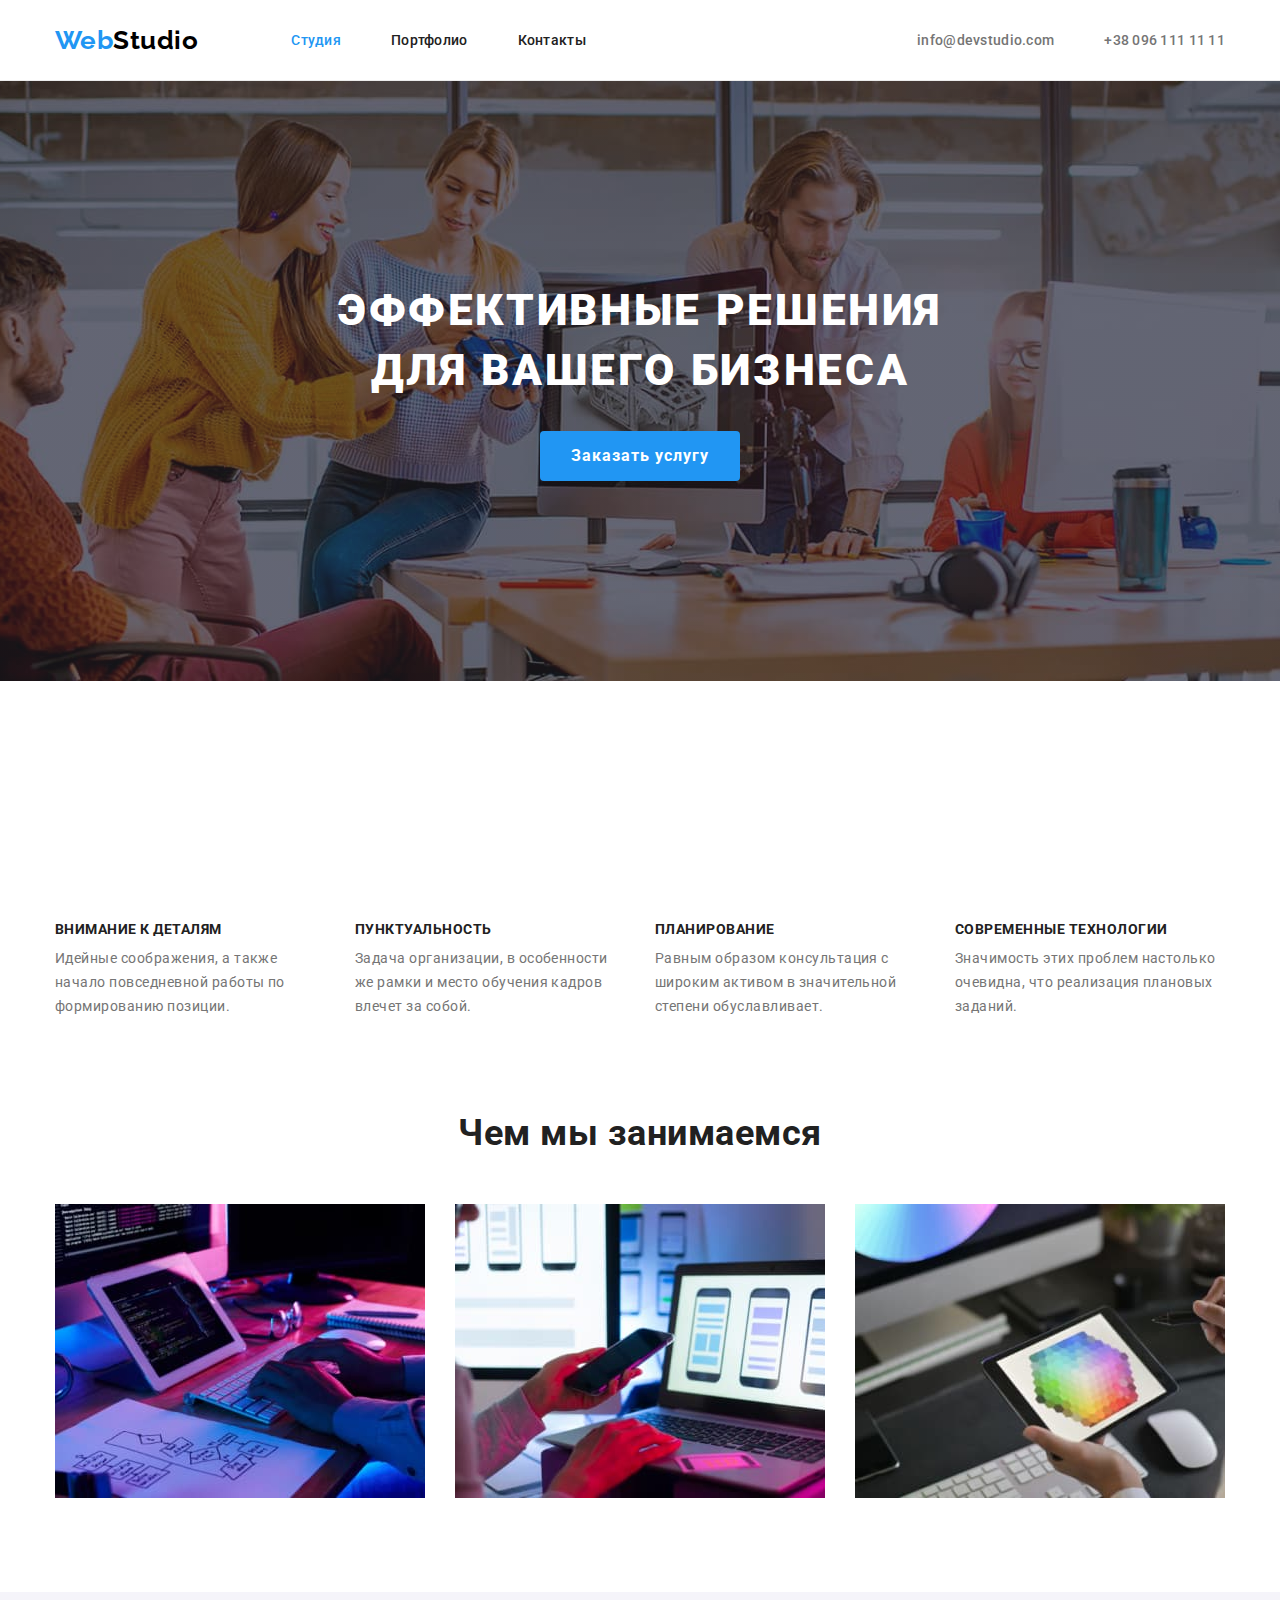
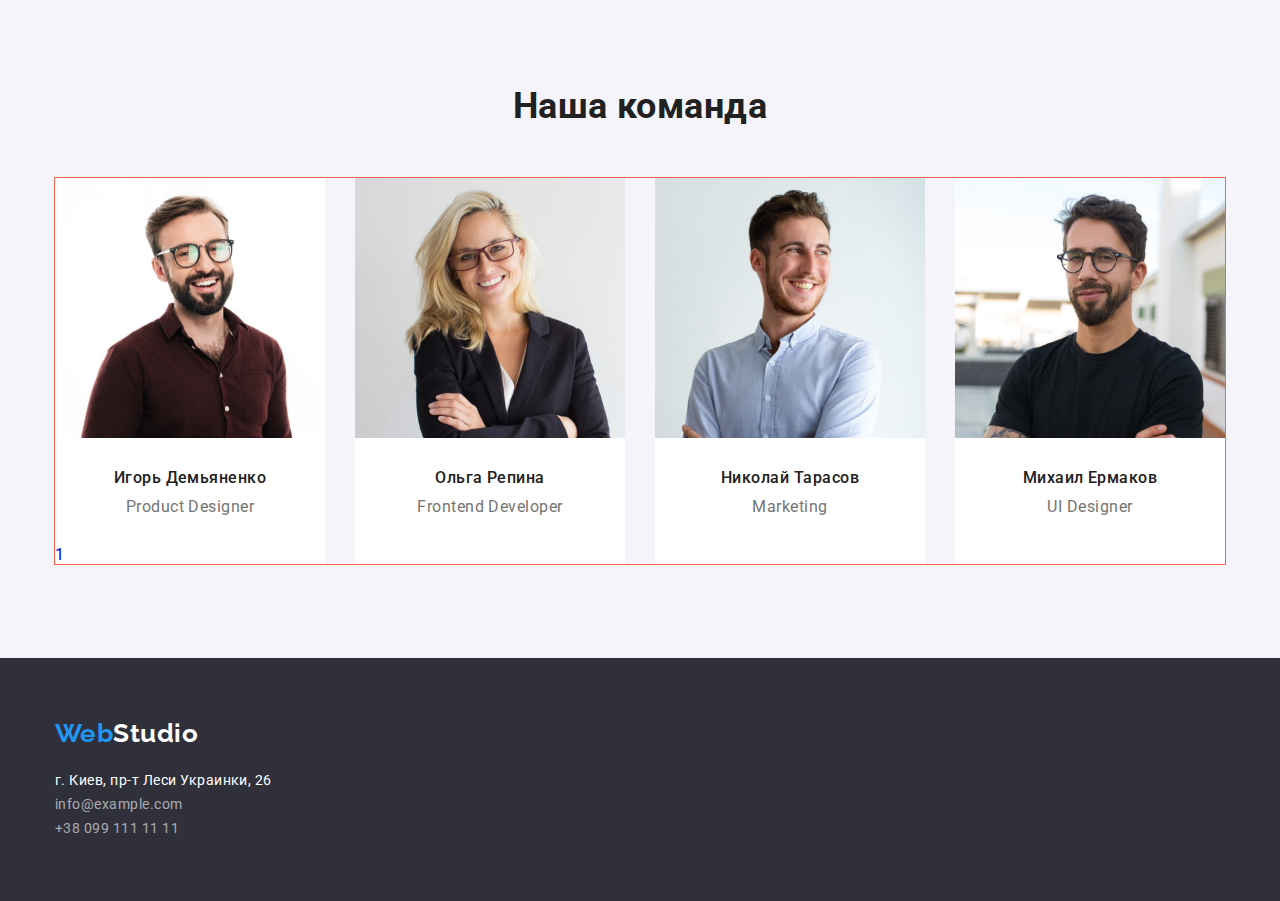
==== index.html @ e6cb0767 "svg for 2section" ====
<!DOCTYPE html>
<html lang="ru">
  <head>
    <meta charset="UTF-8" />
    <meta http-equiv="X-UA-Compatible" content="IE=edge" />
    <meta name="viewport" content="width=device-width, initial-scale=1.0" />
    <meta
      name="description"
      content="Веб студия Разработка сайтов под ключ Digital агенство Сайты для бизнеса"
    />
    <meta name="keywords" content="продвижение, реклама, дизайн" />
    <title>WebStudio</title>

    <link rel="preconnect" href="https://fonts.gstatic.com" />
    <link
      href="https://fonts.googleapis.com/css2?family=Raleway:wght@700&family=Roboto:wght@400;500;700;900&display=swap"
      rel="stylesheet"
    />

    <link
      rel="stylesheet"
      href="https://cdnjs.cloudflare.com/ajax/libs/modern-normalize/1.0.0/modern-normalize.min.css"
    />

    <link rel="stylesheet" href="./css/styles.css" />
  </head>

  <body>
    <header class="hat">
      <div class="container">
        <a href="index.html" class="logo" lang="en" title="WebStudio">
          <span class="accent">Web</span>Studio</a
        >

        <nav class="menu">
          <ul class="menu-list">
            <li class="menu-item">
              <a href="#" class="menu-link current">Студия</a>
            </li>

            <li class="menu-item">
              <a href="portfolio.html" class="menu-link">Портфолио</a>
            </li>

            <li class="menu-item">
              <a href="#" class="menu-link">Контакты</a>
            </li>
          </ul>
        </nav>

        <div class="top-contacts">
          <ul class="top-contacts-list">
            <li class="top-contacts-item">
              <a href="mailto:info@devstudio.com" class="top-contacts-link mail"
                >info@devstudio.com
              </a>
            </li>

            <li class="top-contacts-item">
              <a href="tel:+380961111111" class="top-contacts-link phone"
                >+38 096 111 11 11
              </a>
            </li>
          </ul>
        </div>
      </div>
    </header>

    <main>
      <section class="hero overlay">
        <div class="container">
          <h1 class="hero-title">Эффективные решения для вашего бизнеса</h1>
          <button class="hero-button" type="button">Заказать услугу</button>
        </div>
      </section>

      <section class="features">
        <div class="container">
          <h2 class="hidden-title">Преимущества WebStudio</h2>

          <ul class="features-list">
            <li class="features-item icon-attention">
              <h3 class="features-subtitle">Внимание к деталям</h3>
              <p class="features-text">
                Идейные соображения, а также начало повседневной работы по
                формированию позиции.
              </p>
            </li>

            <li class="features-item icon-punctuality">
              <h3 class="features-subtitle">Пунктуальность</h3>
              <p class="features-text">
                Задача организации, в особенности же рамки и место обучения
                кадров влечет за собой.
              </p>
            </li>

            <li class="features-item icon-planning">
              <h3 class="features-subtitle">Планирование</h3>
              <p class="features-text">
                Равным образом консультация с широким активом в значительной
                степени обуславливает.
              </p>
            </li>

            <li class="features-item icon-technologies">
              <h3 class="features-subtitle">Современные технологии</h3>
              <p class="features-text">
                Значимость этих проблем настолько очевидна, что реализация
                плановых заданий.
              </p>
            </li>
          </ul>
        </div>
      </section>

      <section class="doing">
        <div class="container">
          <h2 class="doing-subtitle">Чем мы занимаемся</h2>
          <ul class="doing-list">
            <li class="doing-item">
              <img
                class="img"
                src="./images/box1.jpg"
                alt="box1"
                width="370"
                height="294"
              />
            </li>

            <li class="doing-item">
              <img
                class="img"
                src="./images/box2.jpg"
                alt="box2"
                width="370"
                height="294"
              />
            </li>

            <li class="doing-item">
              <img
                class="img"
                src="./images/box3.jpg"
                alt="box3"
                width="370"
                height="294"
              />
            </li>
          </ul>
        </div>
      </section>

      <section class="team">
        <div class="container">
          <h2 class="team-subtitle">Наша команда</h2>

          <ul class="team-list">
            <li class="team-item">
              <img
                src="./images/img1.jpg"
                alt="Участник нашей команды WebStudio"
                width="270"
                height="260"
                class="img"
              />

              <div class="team-field">
                <h3 class="team-field-subtitle">Игорь Демьяненко</h3>
                <p class="team-field-text" lang="en">Product Designer</p>
              </div>
              <div class="social-links">
                <ul>
                  <li>
                    <a href="http://" target="_blank" rel="noopener noreferrer">
                      1</a
                    >
                  </li>
                  <li></li>
                  <li></li>
                  <li></li>
                </ul>
              </div>
            </li>

            <li class="team-item">
              <img
                src="./images/img2.jpg"
                alt="Участник нашей команды WebStudio"
                width="270"
                height="260"
                class="img"
              />

              <div class="team-field">
                <h3 class="team-field-subtitle">Ольга Репина</h3>
                <p class="team-field-text" lang="en">Frontend Developer</p>
              </div>
            </li>

            <li class="team-item">
              <img
                src="./images/img3.jpg"
                alt="Участник нашей команды WebStudio"
                width="270"
                height="260"
                class="img"
              />

              <div class="team-field">
                <h3 class="team-field-subtitle">Николай Тарасов</h3>
                <p class="team-field-text" lang="en">Marketing</p>
              </div>
            </li>

            <li class="team-item">
              <img
                src="./images/img4.jpg"
                alt="Участник нашей команды WebStudio"
                width="270"
                height="260"
                class="img"
              />

              <div class="team-field">
                <h3 class="team-field-subtitle">Михаил Ермаков</h3>
                <p class="team-field-text" lang="en">UI Designer</p>
              </div>
            </li>
          </ul>
        </div>
      </section>
    </main>

    <footer class="coordinates">
      <div class="container">
        <a href="index.html" class="logo" lang="en"
          ><span class="accent">Web</span>Studio
        </a>

        <address class="address">
          <ul class="address-list">
            <li>
              <a href="#" class="address-item place"
                >г. Киев, пр-т Леси Украинки, 26
              </a>
            </li>

            <li>
              <a href="#" class="address-item mail">info@example.com </a>
            </li>

            <li>
              <a href="#" class="address-item phone">+38 099 111 11 11 </a>
            </li>
          </ul>
        </address>
      </div>
    </footer>
  </body>
</html>
---- css/styles.css ----
:root {
  --primary-text-color: #212121;
  --secondary-text-color: #757575;
  --primary-white-color: #ffffff;
  --accent-color: #2196f3;
  --second-color-logo-header: #000000;
  --address-link-mail-phone-color: #ffffff99;
  --bgc-doing-section: #e5e5e5;
  --bgc-section: #f5f4fa;
  --background-color-hero-footer: #2f303a;
  --line-header-bottom: #ececec;
  --border-card: #eeeeee;
  --section-indent: 94px;
  --card-indent: 30px;
  --click-order: #188ce8;
}

/*! CANCELING DEFAULT STYLES */
h1,
h2,
h3,
p {
  margin: 0;
}

ul {
  list-style: none;
  padding: 0;
  margin: 0;
}

a {
  text-decoration: none;
}

/*! common properties for tags and class */

body {
  font-family: Roboto, sans-serif;
  font-style: normal;
  font-size: 16px;
  letter-spacing: 0.03em;

  color: var(--primary-text-color);
}

.container {
  width: 1200px;
  padding-top: 0;
  padding-bottom: 0;
  padding-left: 15px;
  padding-right: 15px;
  margin: 0 auto;
}

.filters-button {
  padding: 0;
  border: 0;

  background-color: transparent;
}

.hidden-title {
  width: 1px;
  height: 1px;
  margin: -1px;

  visibility: hidden;
  position: absolute;
}

.img {
  display: block;

  max-width: 100%;
  height: auto;
}

.hero-button,
.portfolio-button {
  cursor: pointer;
}

.address-list {
  font-style: normal;
}

/*? header */
.hat {
  background-color: var(--primary-white-color);
  border-bottom: 1px solid var(--line-header-bottom);
}

.hat .container {
  display: flex;

  align-items: center;
}

.logo {
  font-family: Raleway;
  font-weight: 700;
  font-size: 26px;
  line-height: 1.173;

  color: var(--second-color-logo-header);
}

.accent {
  color: var(--accent-color);
}

.menu-list {
  margin-left: 93px;
}

.hat .logo {
  padding-top: 24px;
  padding-bottom: 24px;
}

.menu-link {
  display: block;

  padding-top: 32px;
  padding-bottom: 32px;

  color: var(--primary-text-color);
}

.menu-list .menu-item + .menu-item {
  margin-left: 50px;
}

.top-contacts-list .top-contacts-item + .top-contacts-item {
  margin-left: 50px;
}

.menu-list,
.top-contacts-list {
  display: flex;

  font-weight: 500;
  font-size: 14px;
  line-height: 1.142;
  letter-spacing: 0.02em;
}

.top-contacts {
  margin-left: auto;
}

.top-contacts-link {
  display: flex;

  padding-top: 32px;
  padding-bottom: 32px;

  color: var(--secondary-text-color);
}

.menu-list .menu-item :hover,
.menu-list .menu-item :focus,
.top-contacts-list .top-contacts-item :hover,
.top-contacts-list .top-contacts-item :focus {
  color: var(--accent-color);
}

.current {
  color: var(--accent-color);
}

/*? main */

.hero {
  display: block;

  padding: 200px 0;

  text-align: center;

  background-color: var(--background-color-hero-footer);
  color: var(--primary-white-color);
}

.overlay {
  max-width: 1600px;
  min-height: 600px;
  margin-left: auto;
  margin-right: auto;
  background-image: linear-gradient(
      to right,
      rgba(47, 48, 58, 0.4),
      rgba(47, 48, 58, 0.4)
    ),
    url(../images/banner.jpg);
  background-size: cover;
  background-position: center;
  background-repeat: no-repeat;
  background-attachment: scroll;
}

.hero-title {
  width: 696px;
  margin-left: auto;
  margin-right: auto;
  margin-bottom: 30px;

  font-weight: 900;
  font-size: 44px;
  line-height: 1.363;
  letter-spacing: 0.06em;
  text-align: center;
}

.hero-button {
  display: block;

  margin: auto;
  min-width: 200px;
  height: 50px;

  font-weight: 700;
  line-height: 1.875;
  letter-spacing: 0.06em;

  background-color: var(--accent-color);
  color: var(--primary-white-color);

  border: 1px solid transparent;
  border-radius: 4px;
}

.hero-button:hover {
  background-color: var(--click-order);
}

.hero-title,
.features-subtitle {
  text-transform: uppercase;
}

.features {
  padding-top: 90px;
  padding-bottom: var(--section-indent);

  background-color: var(--primary-white-color);
}

.features-list {
  display: flex;
}

.features-item {
  width: 270px;
}

.features-item::before {
  content: '';
  display: block;

  height: 120px;

  margin-bottom: 30px;
  background-size: contain;
  background-repeat: no-repeat;
  background-position: center;
}

.icon-attention::before {
  background-image: url(../images/group1.svg);
}

.icon-attention::before {
  background-image: url(../images/group1.svg);
}

.icon-punctuality::before {
  background-image: url(../images/group2.svg);
}

.icon-planning::before {
  background-image: url(../images/group3.svg);
}

.icon-technologies::before {
  background-image: url(../images/group4.svg);
}

.features-subtitle {
  margin-bottom: 10px;

  font-weight: 700;
  font-size: 14px;
  line-height: 1.142;
}

.features-text {
  font-size: 14px;
  line-height: 1.714;

  color: var(--secondary-text-color);
}

.features-item:not(:last-child) {
  margin-right: 30px;
}

.doing {
  padding-bottom: var(--section-indent);

  background-color: var(--primary-white-color);
}

.doing-subtitle {
  margin-bottom: 50px;

  font-weight: 700;
  font-size: 36px;

  text-align: center;
}

.doing-list {
  display: flex;
}

.doing-item:not(:last-child) {
  margin-right: 30px;
}

.team {
  padding-top: var(--section-indent);
  padding-bottom: var(--section-indent);

  background-color: var(--bgc-section);
}

.team-subtitle {
  margin-bottom: 50px;

  font-weight: 700;
  font-size: 36px;

  text-align: center;
}

.team-list {
  display: flex;
  outline: 1px solid tomato;
}

.team-item {
  background-color: var(--primary-white-color);
}

.team-field {
  padding: 30px;

  text-align: center;
}

.team-field-subtitle {
  margin-bottom: 10px;

  font-weight: 500;
  font-size: 16px;
  line-height: 1.187;
}

.team-field-text {
  font-size: 16px;
  line-height: 1.187;

  color: var(--secondary-text-color);

  text-align: center;
}

.team-list .team-item + .team-item {
  margin-left: 30px;
}

/*? footer */
.coordinates {
  padding: 60px 0;

  background-color: var(--background-color-hero-footer);
}

.coordinates .logo {
  display: block;

  margin-bottom: 20px;

  color: var(--primary-white-color);
}

.coordinates .accent {
  color: var(--accent-color);
}

.address-list {
  /* margin-bottom: 60px; */

  font-size: 14px;
  line-height: 1.714;
}

.coordinates .place {
  margin-bottom: 9px;

  color: var(--primary-white-color);
}

.coordinates .mail {
  margin-bottom: 9px;

  color: var(--address-link-mail-phone-color);
}

.coordinates .phone {
  color: var(--address-link-mail-phone-color);
}

.address-list :hover,
.address-list :focus {
  color: var(--accent-color);
}

/*? portfolio.html */

.portfolio {
  padding-top: var(--section-indent);
  padding-bottom: var(--section-indent);

  background-color: var(--primary-white-color);
}

.portfolio-list {
  display: flex;

  margin-bottom: 50px;

  justify-content: center;
}

.portfolio-item:not(:last-child) {
  margin-right: 8px;
}

.portfolio-button {
  padding: 6px 22px;

  font-weight: 500;
  font-size: 16px;
  line-height: 1.625;
  letter-spacing: 0.03em;

  background-color: var(--bgc-section);
  color: var(--primary-text-color);

  border: 1px solid transparent;
  border-radius: 4px;
}

.portfolio-list :hover,
.portfolio-list :focus {
  background-color: var(--accent-color);
  color: var(--primary-white-color);
}

.button-all {
  padding: 6px 22px;

  font-weight: 500;
  font-size: 16px;
  line-height: 1.625;
  letter-spacing: 0.03em;

  background-color: var(--accent-color);
  color: var(--primary-white-color);

  border: 1px solid transparent;
  border-radius: 4px;
}

.project-list {
  display: flex;

  margin-left: calc(-1 * var(--card-indent));
  margin-bottom: calc(-1 * var(--card-indent));

  flex-wrap: wrap;
  justify-content: center;
}

.project-item {
  display: flex;

  margin-left: var(--card-indent);
  margin-bottom: var(--card-indent);

  flex-basis: calc(100% / 3 - var(--card-indent));
}

.card {
  min-width: 370px;
}

.card-content {
  padding-top: 20px;
  padding-right: 24px;
  padding-bottom: 20px;
  padding-left: 24px;

  border-right: 1px solid var(--border-card);
  border-bottom: 1px solid var(--border-card);
  border-left: 1px solid var(--border-card);

  background-color: var(--primary-white-color);
}

.card-title {
  font-weight: 700;
  font-size: 18px;
  line-height: 2;
  letter-spacing: 0.06em;
}

.card-text {
  margin-top: 4px;

  font-size: 16px;
  line-height: 1.875;

  color: var(--secondary-text-color);
}
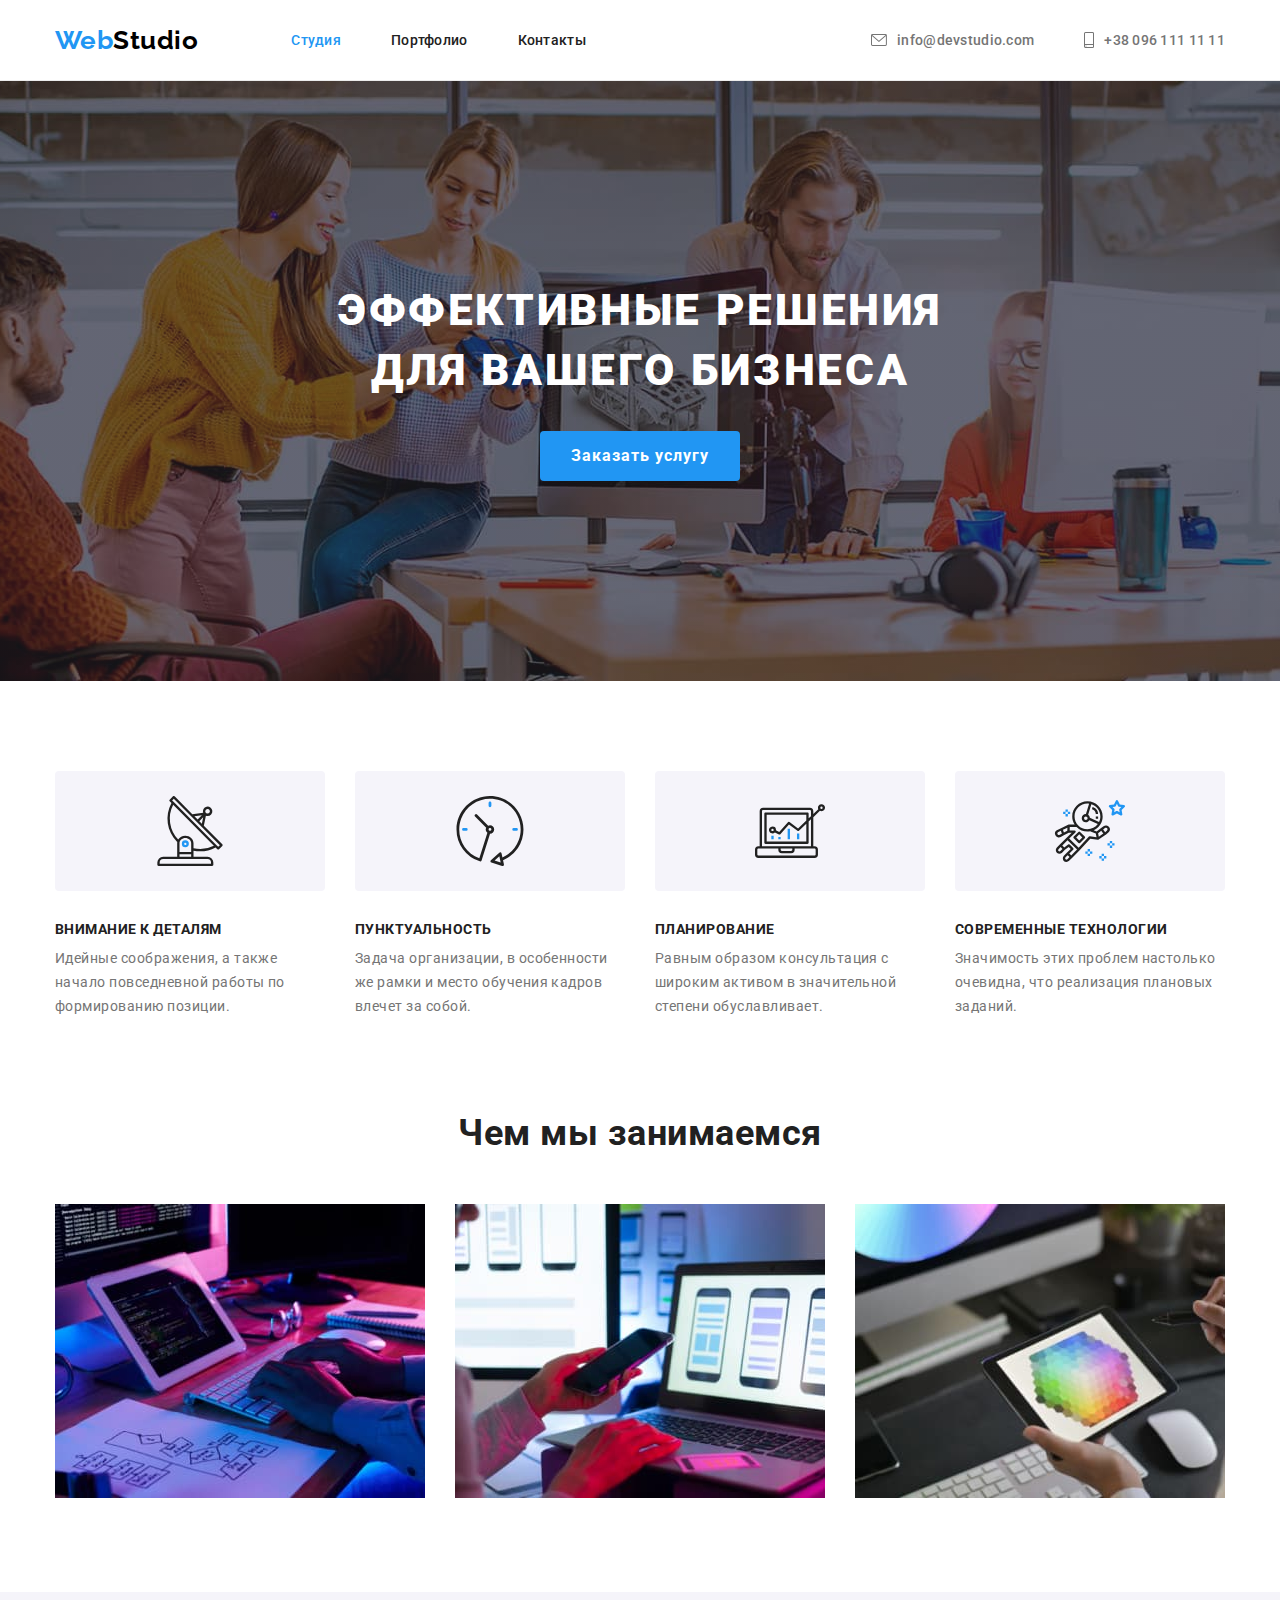
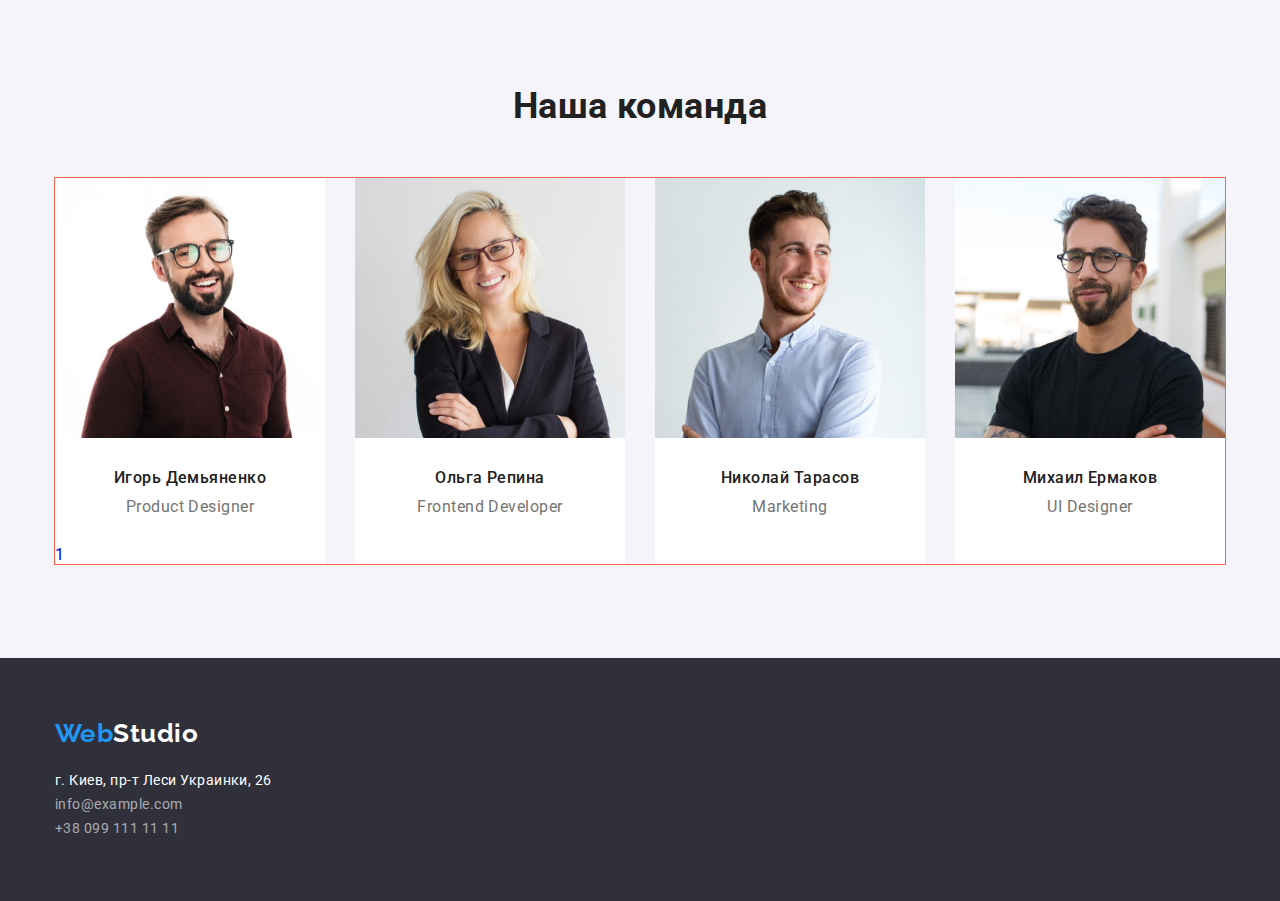
==== commit 2a427900: "fill icons  smartphone and envelope" ====
--- a/index.html
+++ b/index.html
@@ -50,15 +50,21 @@
 
         <div class="top-contacts">
           <ul class="top-contacts-list">
-            <li class="top-contacts-item">
-              <a href="mailto:info@devstudio.com" class="top-contacts-link mail"
-                >info@devstudio.com
+            <li class="top-contacts-item envelope">
+              <a href="mailto:info@devstudio.com" class="top-contacts-link">
+                <svg class="envelope-icon">
+                  <use href="./images/icons.svg#envelope"></use>
+                </svg>
+                info@devstudio.com
               </a>
             </li>
 
-            <li class="top-contacts-item">
-              <a href="tel:+380961111111" class="top-contacts-link phone"
-                >+38 096 111 11 11
+            <li class="top-contacts-item smartphone">
+              <a href="tel:+380961111111" class="top-contacts-link">
+                <svg class="smartphone-icon">
+                  <use href="./images/icons.svg#smartphone"></use>
+                </svg>
+                +38 096 111 11 11
               </a>
             </li>
           </ul>
--- a/css/styles.css
+++ b/css/styles.css
@@ -150,8 +150,27 @@
   margin-left: auto;
 }
 
+.envelope-icon {
+  fill: currentColor;
+  display: block;
+
+  width: 16px;
+  height: 12px;
+  margin-right: 10px;
+}
+
+.smartphone-icon {
+  fill: currentColor;
+  display: block;
+
+  width: 10px;
+  height: 16px;
+  margin-right: 10px;
+}
+
 .top-contacts-link {
   display: flex;
+  align-items: center;
 
   padding-top: 32px;
   padding-bottom: 32px;
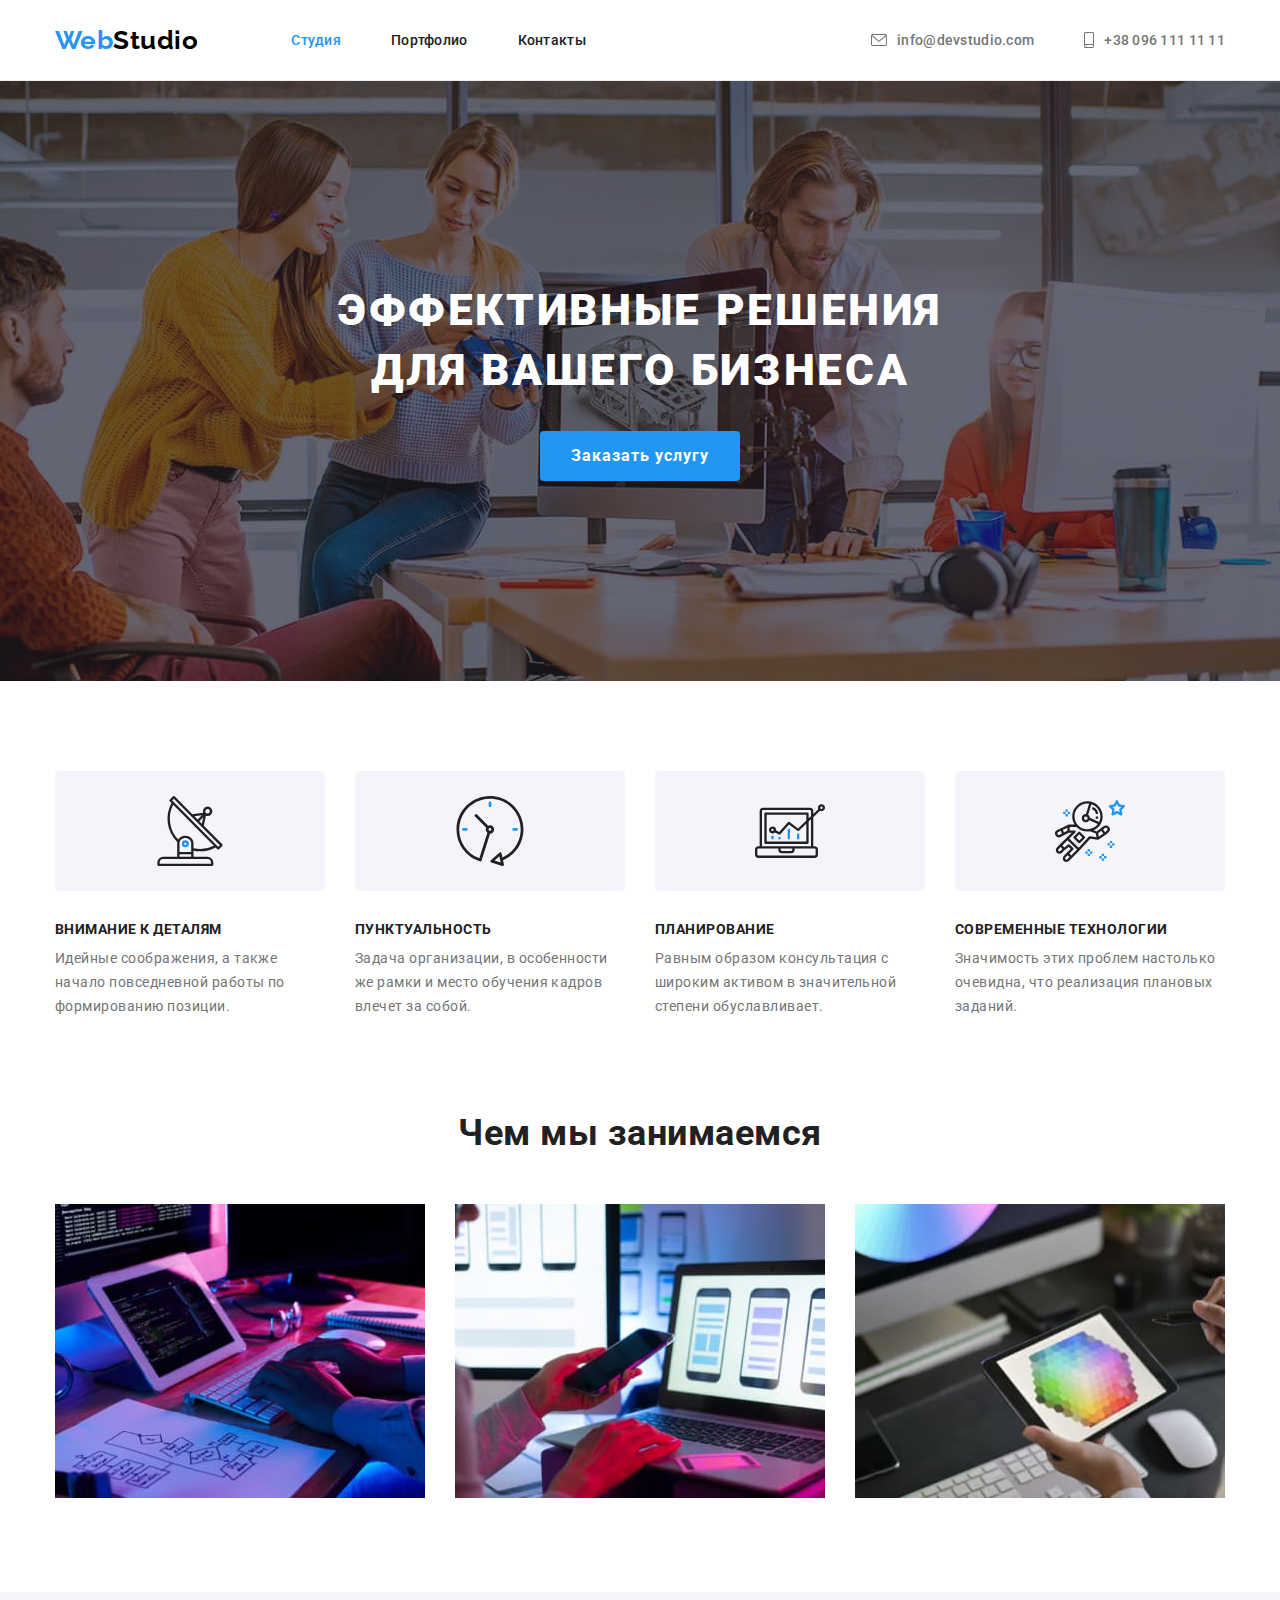
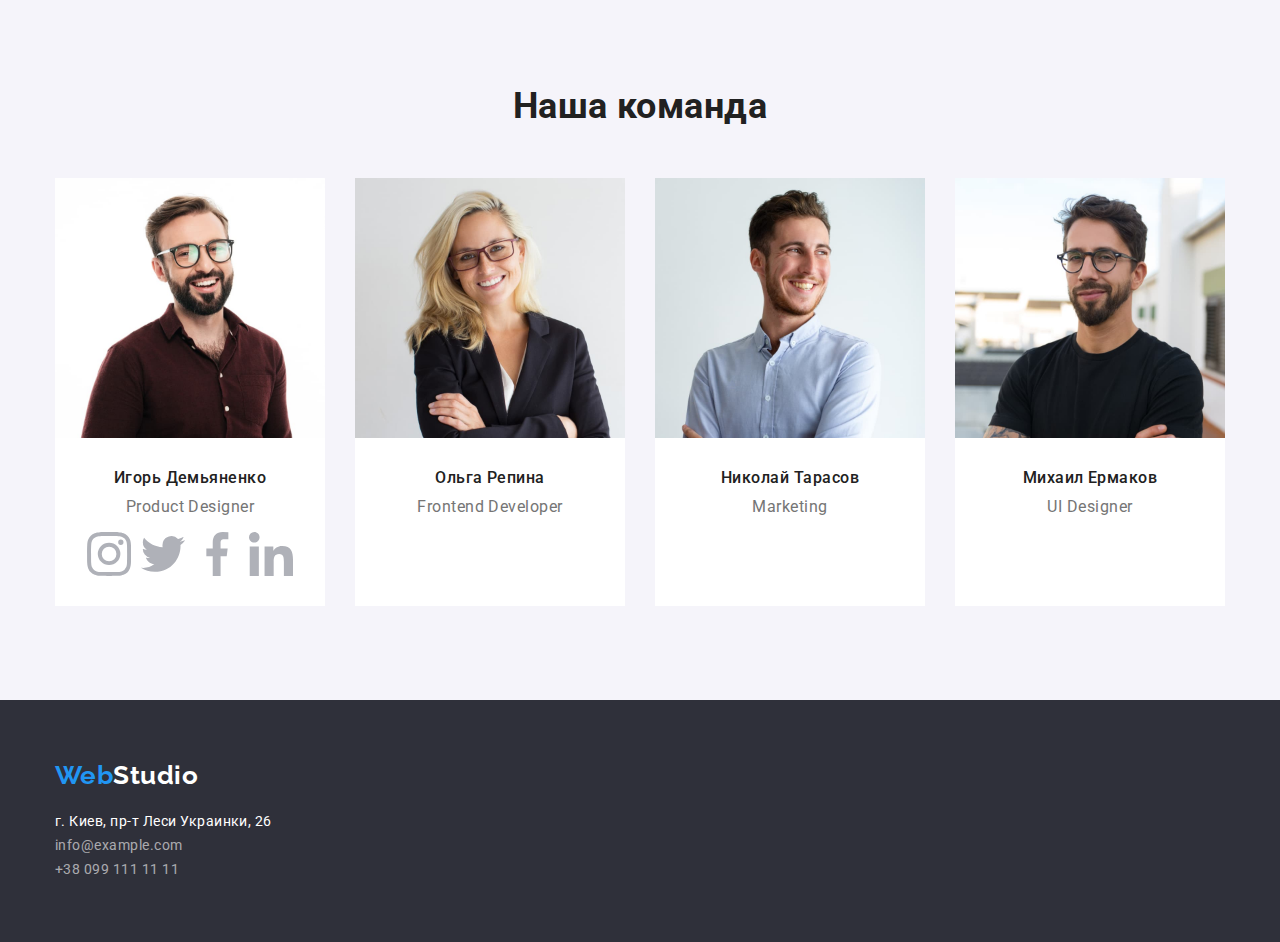
==== commit d207c56c: "index" ====
--- a/index.html
+++ b/index.html
@@ -175,18 +175,40 @@
                 <h3 class="team-field-subtitle">Игорь Демьяненко</h3>
                 <p class="team-field-text" lang="en">Product Designer</p>
               </div>
-              <div class="social-links">
-                <ul>
-                  <li>
-                    <a href="http://" target="_blank" rel="noopener noreferrer">
-                      1</a
-                    >
-                  </li>
-                  <li></li>
-                  <li></li>
-                  <li></li>
-                </ul>
-              </div>
+
+              <ul class="social-links-list">
+                <li class="social-link-item">
+                  <a href="#" class="social-link">
+                    <svg class="social-icon">
+                      <use href="./images/icons.svg#instagram"></use>
+                    </svg>
+                  </a>
+                </li>
+
+                <li class="social-link-item">
+                  <a href="#" class="social-link">
+                    <svg class="social-icon">
+                      <use href="./images/icons.svg#twitter"></use>
+                    </svg>
+                  </a>
+                </li>
+
+                <li class="social-link-item">
+                  <a href="#" class="social-link">
+                    <svg class="social-icon">
+                      <use href="./images/icons.svg#facebook"></use>
+                    </svg>
+                  </a>
+                </li>
+
+                <li class="social-link-item">
+                  <a href="#" class="social-link">
+                    <svg class="social-icon">
+                      <use href="./images/icons.svg#linkedin"></use>
+                    </svg>
+                  </a>
+                </li>
+              </ul>
             </li>
 
             <li class="team-item">
--- a/css/styles.css
+++ b/css/styles.css
@@ -13,6 +13,7 @@
   --section-indent: 94px;
   --card-indent: 30px;
   --click-order: #188ce8;
+  --color-icon: #afb1b8;
 }
 
 /*! CANCELING DEFAULT STYLES */
@@ -366,7 +367,6 @@
 
 .team-list {
   display: flex;
-  outline: 1px solid tomato;
 }
 
 .team-item {
@@ -374,7 +374,7 @@
 }
 
 .team-field {
-  padding: 30px;
+  padding: 30px 32px 8px 32px;
 
   text-align: center;
 }
@@ -555,3 +555,43 @@
 
   color: var(--secondary-text-color);
 }
+
+/* ! */
+
+.social-links-list {
+  display: flex;
+  /* margin-bottom: 0;
+  margin-top: 16px; */
+  padding: 8px 32px 30px 32px;
+  /* margin: 8px 32px 30px 32px; */
+
+  justify-content: space-between;
+}
+
+.social-link {
+  display: flex;
+  width: 44px;
+  height: 44px;
+  justify-content: center;
+  align-items: center;
+  border-radius: 50%;
+
+  fill: var(--primary-white-color);
+}
+
+.social-link:hover,
+.social-link:focus {
+  background-color: var(--accent-color);
+  /* fill: var(--primary-white-color); */
+  fill: var(--color-icon);
+}
+
+.social-icon:hover {
+  fill: var(--accent-color);
+  background: rgba(0, 0, 0, 0);
+}
+
+/* .social-icon {
+  width: 20px;
+  height: 20px;
+} */
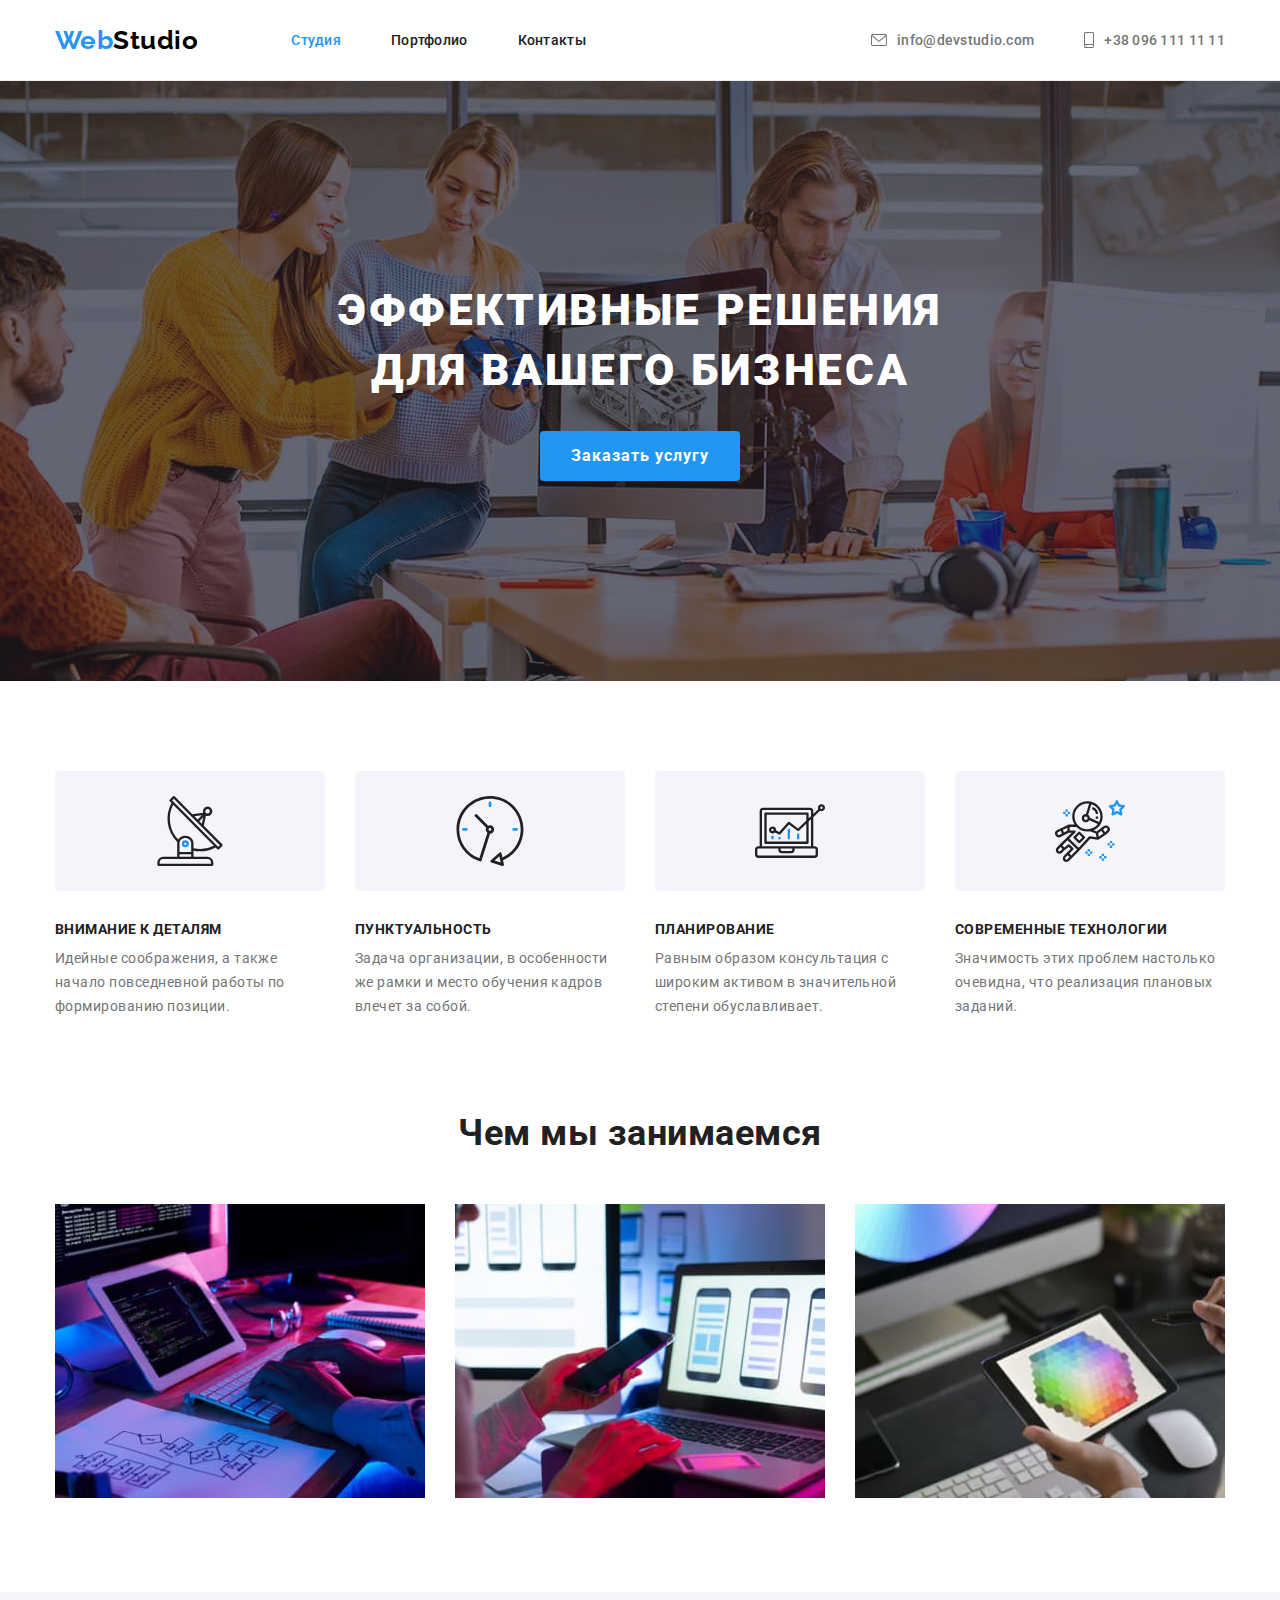
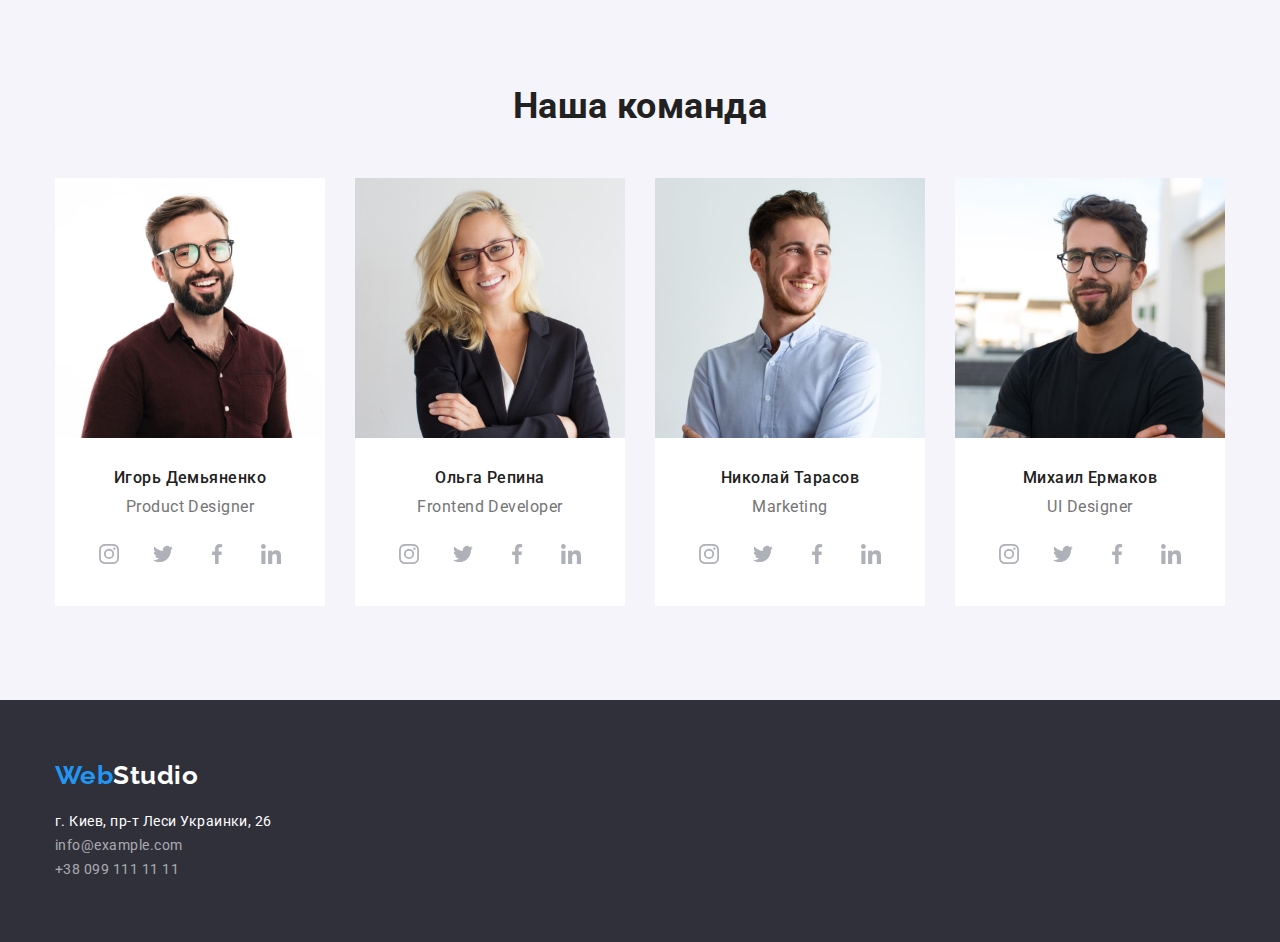
==== commit dc2cfba8: "Done social links" ====
--- a/index.html
+++ b/index.html
@@ -224,6 +224,40 @@
                 <h3 class="team-field-subtitle">Ольга Репина</h3>
                 <p class="team-field-text" lang="en">Frontend Developer</p>
               </div>
+
+              <ul class="social-links-list">
+                <li class="social-link-item">
+                  <a href="#" class="social-link">
+                    <svg class="social-icon">
+                      <use href="./images/icons.svg#instagram"></use>
+                    </svg>
+                  </a>
+                </li>
+
+                <li class="social-link-item">
+                  <a href="#" class="social-link">
+                    <svg class="social-icon">
+                      <use href="./images/icons.svg#twitter"></use>
+                    </svg>
+                  </a>
+                </li>
+
+                <li class="social-link-item">
+                  <a href="#" class="social-link">
+                    <svg class="social-icon">
+                      <use href="./images/icons.svg#facebook"></use>
+                    </svg>
+                  </a>
+                </li>
+
+                <li class="social-link-item">
+                  <a href="#" class="social-link">
+                    <svg class="social-icon">
+                      <use href="./images/icons.svg#linkedin"></use>
+                    </svg>
+                  </a>
+                </li>
+              </ul>
             </li>
 
             <li class="team-item">
@@ -239,6 +273,40 @@
                 <h3 class="team-field-subtitle">Николай Тарасов</h3>
                 <p class="team-field-text" lang="en">Marketing</p>
               </div>
+
+              <ul class="social-links-list">
+                <li class="social-link-item">
+                  <a href="#" class="social-link">
+                    <svg class="social-icon">
+                      <use href="./images/icons.svg#instagram"></use>
+                    </svg>
+                  </a>
+                </li>
+
+                <li class="social-link-item">
+                  <a href="#" class="social-link">
+                    <svg class="social-icon">
+                      <use href="./images/icons.svg#twitter"></use>
+                    </svg>
+                  </a>
+                </li>
+
+                <li class="social-link-item">
+                  <a href="#" class="social-link">
+                    <svg class="social-icon">
+                      <use href="./images/icons.svg#facebook"></use>
+                    </svg>
+                  </a>
+                </li>
+
+                <li class="social-link-item">
+                  <a href="#" class="social-link">
+                    <svg class="social-icon">
+                      <use href="./images/icons.svg#linkedin"></use>
+                    </svg>
+                  </a>
+                </li>
+              </ul>
             </li>
 
             <li class="team-item">
@@ -254,6 +322,40 @@
                 <h3 class="team-field-subtitle">Михаил Ермаков</h3>
                 <p class="team-field-text" lang="en">UI Designer</p>
               </div>
+
+              <ul class="social-links-list">
+                <li class="social-link-item">
+                  <a href="#" class="social-link">
+                    <svg class="social-icon">
+                      <use href="./images/icons.svg#instagram"></use>
+                    </svg>
+                  </a>
+                </li>
+
+                <li class="social-link-item">
+                  <a href="#" class="social-link">
+                    <svg class="social-icon">
+                      <use href="./images/icons.svg#twitter"></use>
+                    </svg>
+                  </a>
+                </li>
+
+                <li class="social-link-item">
+                  <a href="#" class="social-link">
+                    <svg class="social-icon">
+                      <use href="./images/icons.svg#facebook"></use>
+                    </svg>
+                  </a>
+                </li>
+
+                <li class="social-link-item">
+                  <a href="#" class="social-link">
+                    <svg class="social-icon">
+                      <use href="./images/icons.svg#linkedin"></use>
+                    </svg>
+                  </a>
+                </li>
+              </ul>
             </li>
           </ul>
         </div>
--- a/css/styles.css
+++ b/css/styles.css
@@ -560,12 +560,12 @@
 
 .social-links-list {
   display: flex;
-  /* margin-bottom: 0;
-  margin-top: 16px; */
+
   padding: 8px 32px 30px 32px;
-  /* margin: 8px 32px 30px 32px; */
-
-  justify-content: space-between;
+}
+
+.social-links-list .social-link-item + .social-link-item {
+  margin-left: 10px;
 }
 
 .social-link {
@@ -576,22 +576,16 @@
   align-items: center;
   border-radius: 50%;
 
-  fill: var(--primary-white-color);
+  fill: var(--color-icon);
 }
 
 .social-link:hover,
 .social-link:focus {
   background-color: var(--accent-color);
-  /* fill: var(--primary-white-color); */
-  fill: var(--color-icon);
-}
-
-.social-icon:hover {
-  fill: var(--accent-color);
-  background: rgba(0, 0, 0, 0);
-}
-
-/* .social-icon {
+  fill: var(--primary-white-color);
+}
+
+.social-icon {
   width: 20px;
   height: 20px;
-} */
+}
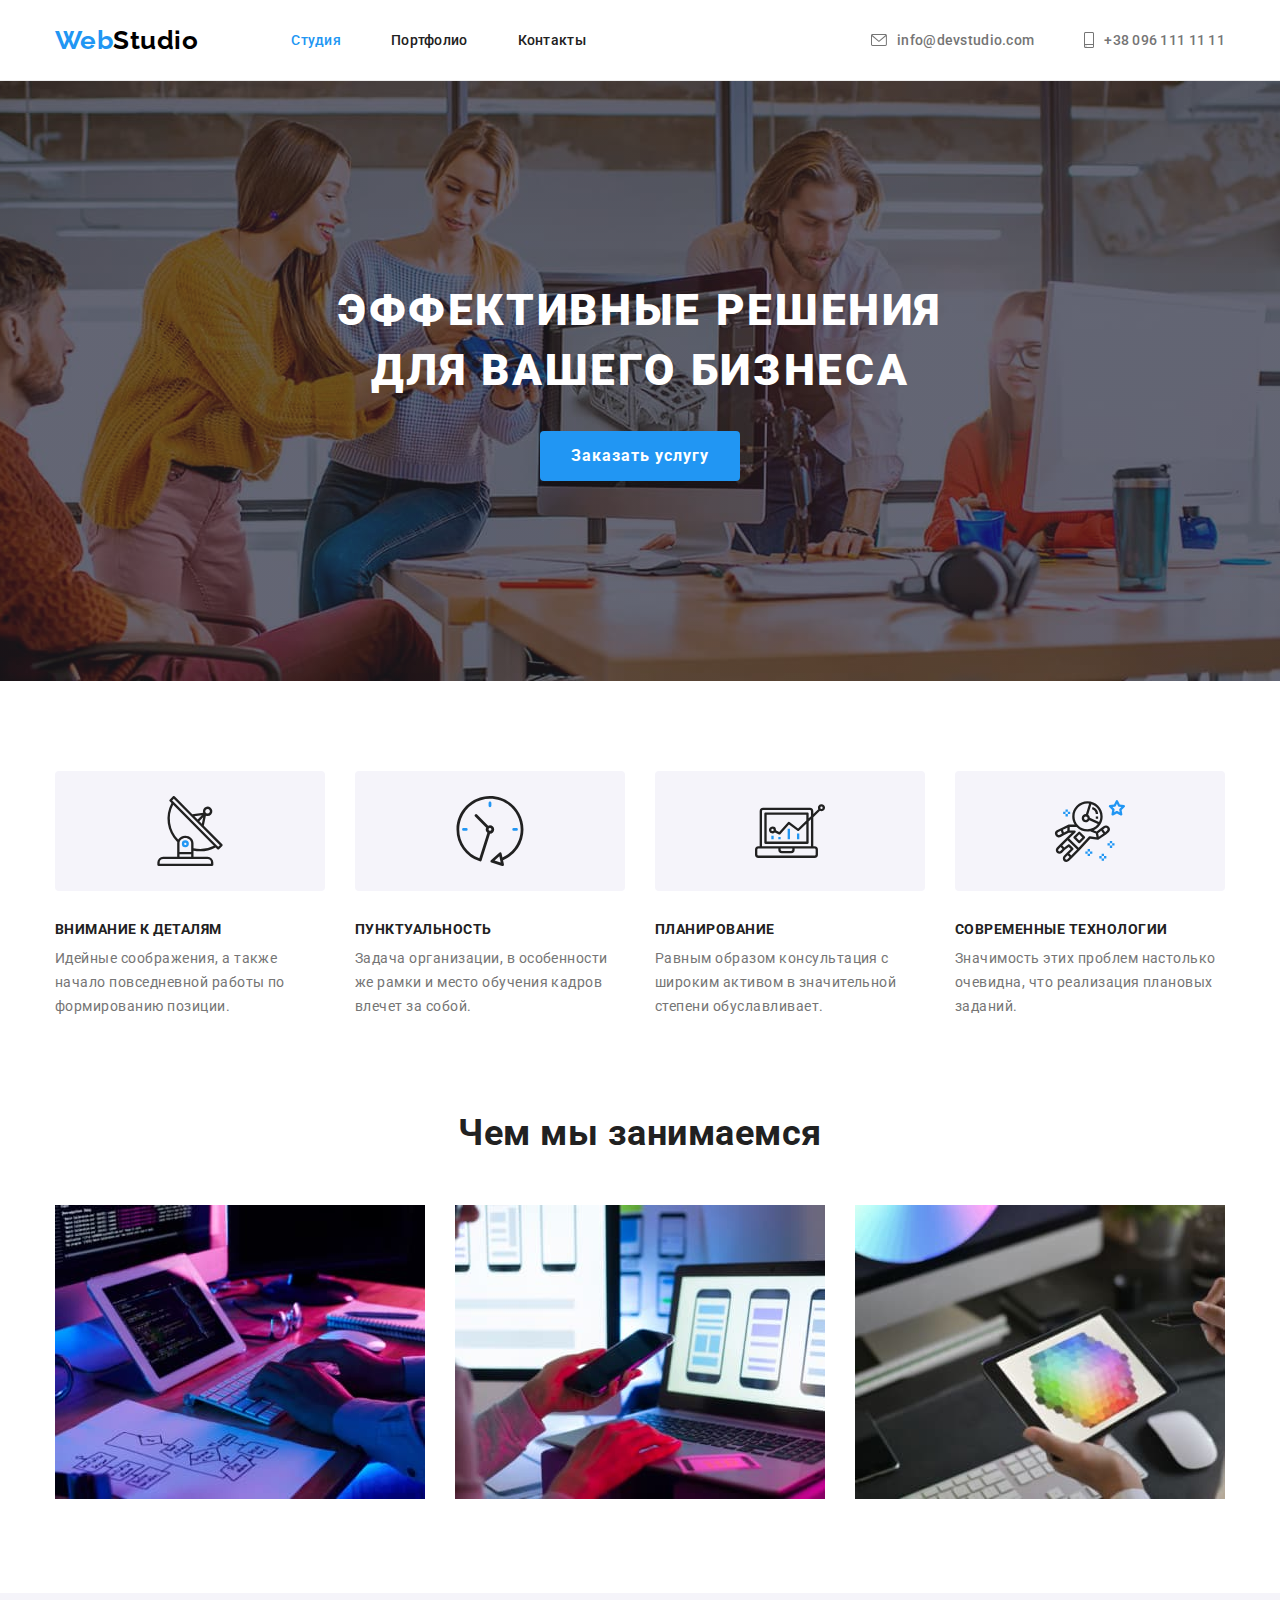
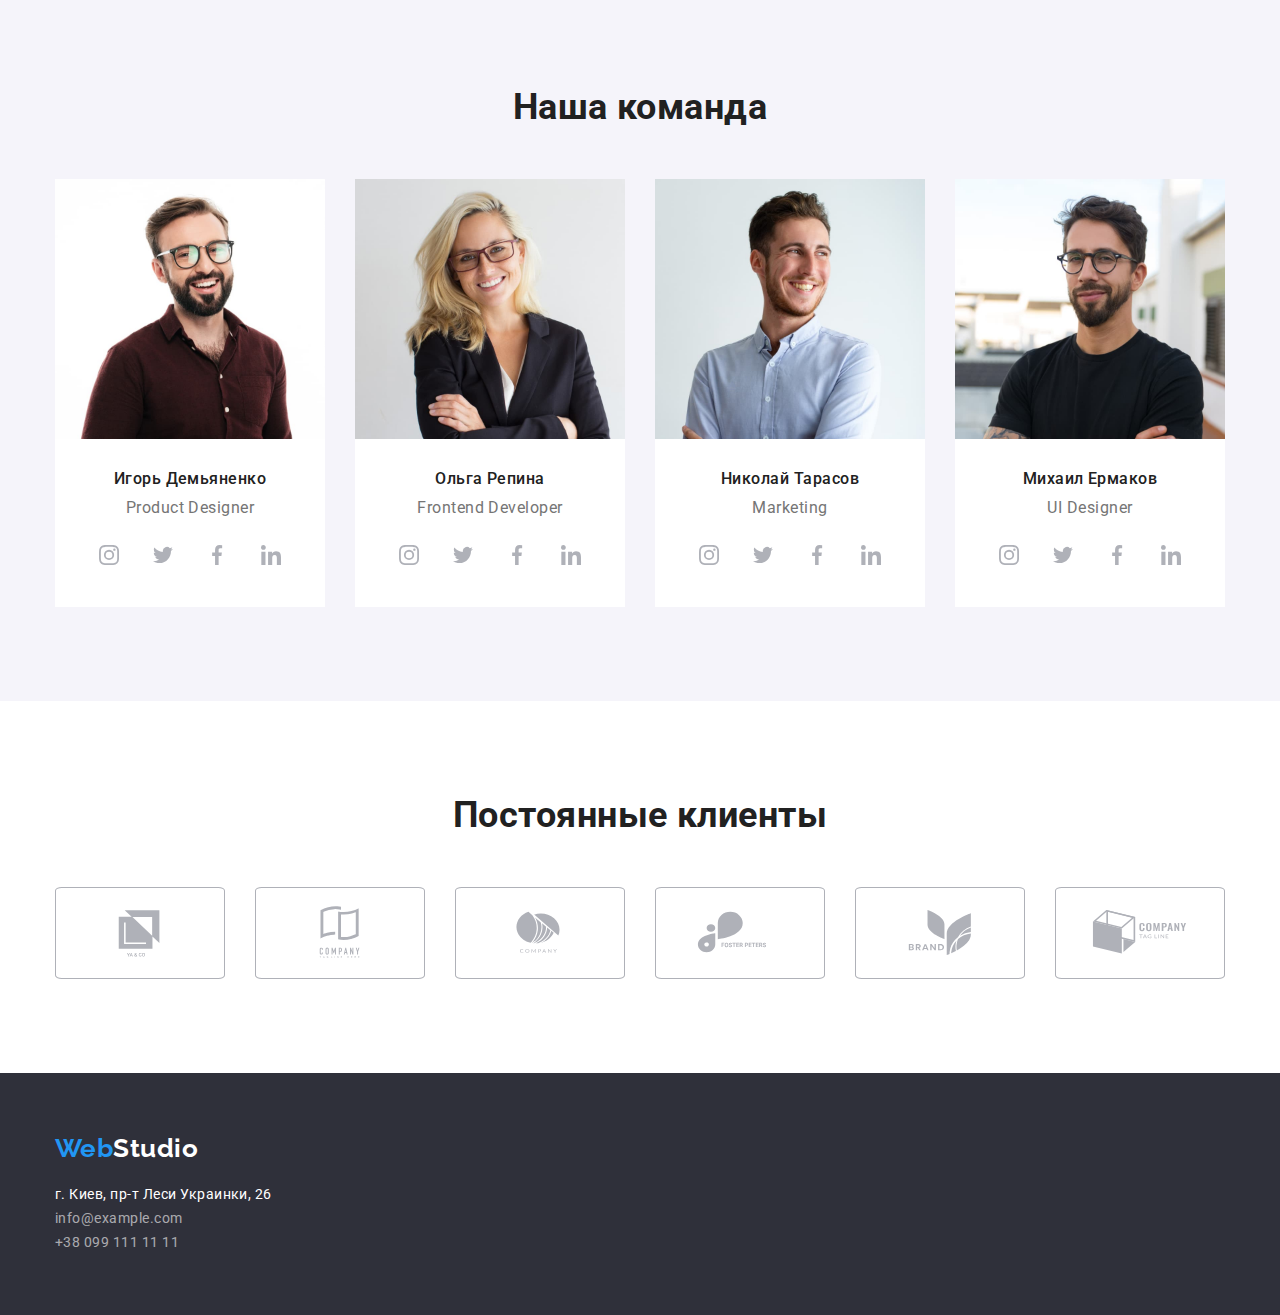
==== commit df838bb4: "Added: <section class="clients">" ====
--- a/index.html
+++ b/index.html
@@ -360,6 +360,61 @@
           </ul>
         </div>
       </section>
+
+      <section class="clients">
+        <div class="container">
+          <h2 class="clients-subtitle">Постоянные клиенты</h2>
+          <ul class="clients-list">
+            <li class="clients-item">
+              <a href="#" class="client-link"
+                ><svg class="client-icon">
+                  <use href="./images/icons.svg#client1"></use>
+                </svg>
+              </a>
+            </li>
+
+            <li class="clients-item">
+              <a href="#" class="client-link">
+                <svg class="client-icon">
+                  <use href="./images/icons.svg#client2"></use>
+                </svg>
+              </a>
+            </li>
+
+            <li class="clients-item">
+              <a href="#" class="client-link">
+                <svg class="client-icon">
+                  <use href="./images/icons.svg#client3"></use>
+                </svg>
+              </a>
+            </li>
+
+            <li class="clients-item">
+              <a href="#" class="client-link">
+                <svg class="client-icon">
+                  <use href="./images/icons.svg#client4"></use>
+                </svg>
+              </a>
+            </li>
+
+            <li class="clients-item">
+              <a href="#" class="client-link">
+                <svg class="client-icon">
+                  <use href="./images/icons.svg#client5"></use>
+                </svg>
+              </a>
+            </li>
+
+            <li class="clients-item">
+              <a href="#" class="client-link">
+                <svg class="client-icon">
+                  <use href="./images/icons.svg#client6"></use>
+                </svg>
+              </a>
+            </li>
+          </ul>
+        </div>
+      </section>
     </main>
 
     <footer class="coordinates">
--- a/css/styles.css
+++ b/css/styles.css
@@ -337,6 +337,7 @@
 
   font-weight: 700;
   font-size: 36px;
+  line-height: 1.166;
 
   text-align: center;
 }
@@ -361,6 +362,7 @@
 
   font-weight: 700;
   font-size: 36px;
+  line-height: 1.166;
 
   text-align: center;
 }
@@ -583,9 +585,63 @@
 .social-link:focus {
   background-color: var(--accent-color);
   fill: var(--primary-white-color);
+  stroke: inherit;
 }
 
 .social-icon {
   width: 20px;
   height: 20px;
 }
+
+/* ! */
+.clients {
+  padding-top: var(--section-indent);
+  padding-bottom: var(--section-indent);
+  background-color: var(--primary-white-color);
+}
+
+.clients-subtitle {
+  margin-bottom: 50px;
+
+  font-weight: 700;
+  font-size: 36px;
+  line-height: 1.166;
+  text-align: center;
+}
+
+.clients-list {
+  display: flex;
+}
+
+.clients-list .clients-item + .clients-item {
+  margin-left: 30px;
+}
+
+.client-link {
+  display: flex;
+  width: 170px;
+  height: 92px;
+
+  justify-content: center;
+  align-items: center;
+  border-radius: 4%;
+  border: 1px solid var(--color-icon);
+
+  fill: var(--color-icon);
+}
+
+.client-link:hover,
+.client-link:focus {
+  border-color: var(--accent-color);
+  fill: var(--accent-color);
+}
+
+.client-icon {
+  display: flex;
+  justify-content: center;
+  align-items: center;
+  width: 106px;
+  height: 60px;
+}
+
+/* ! */
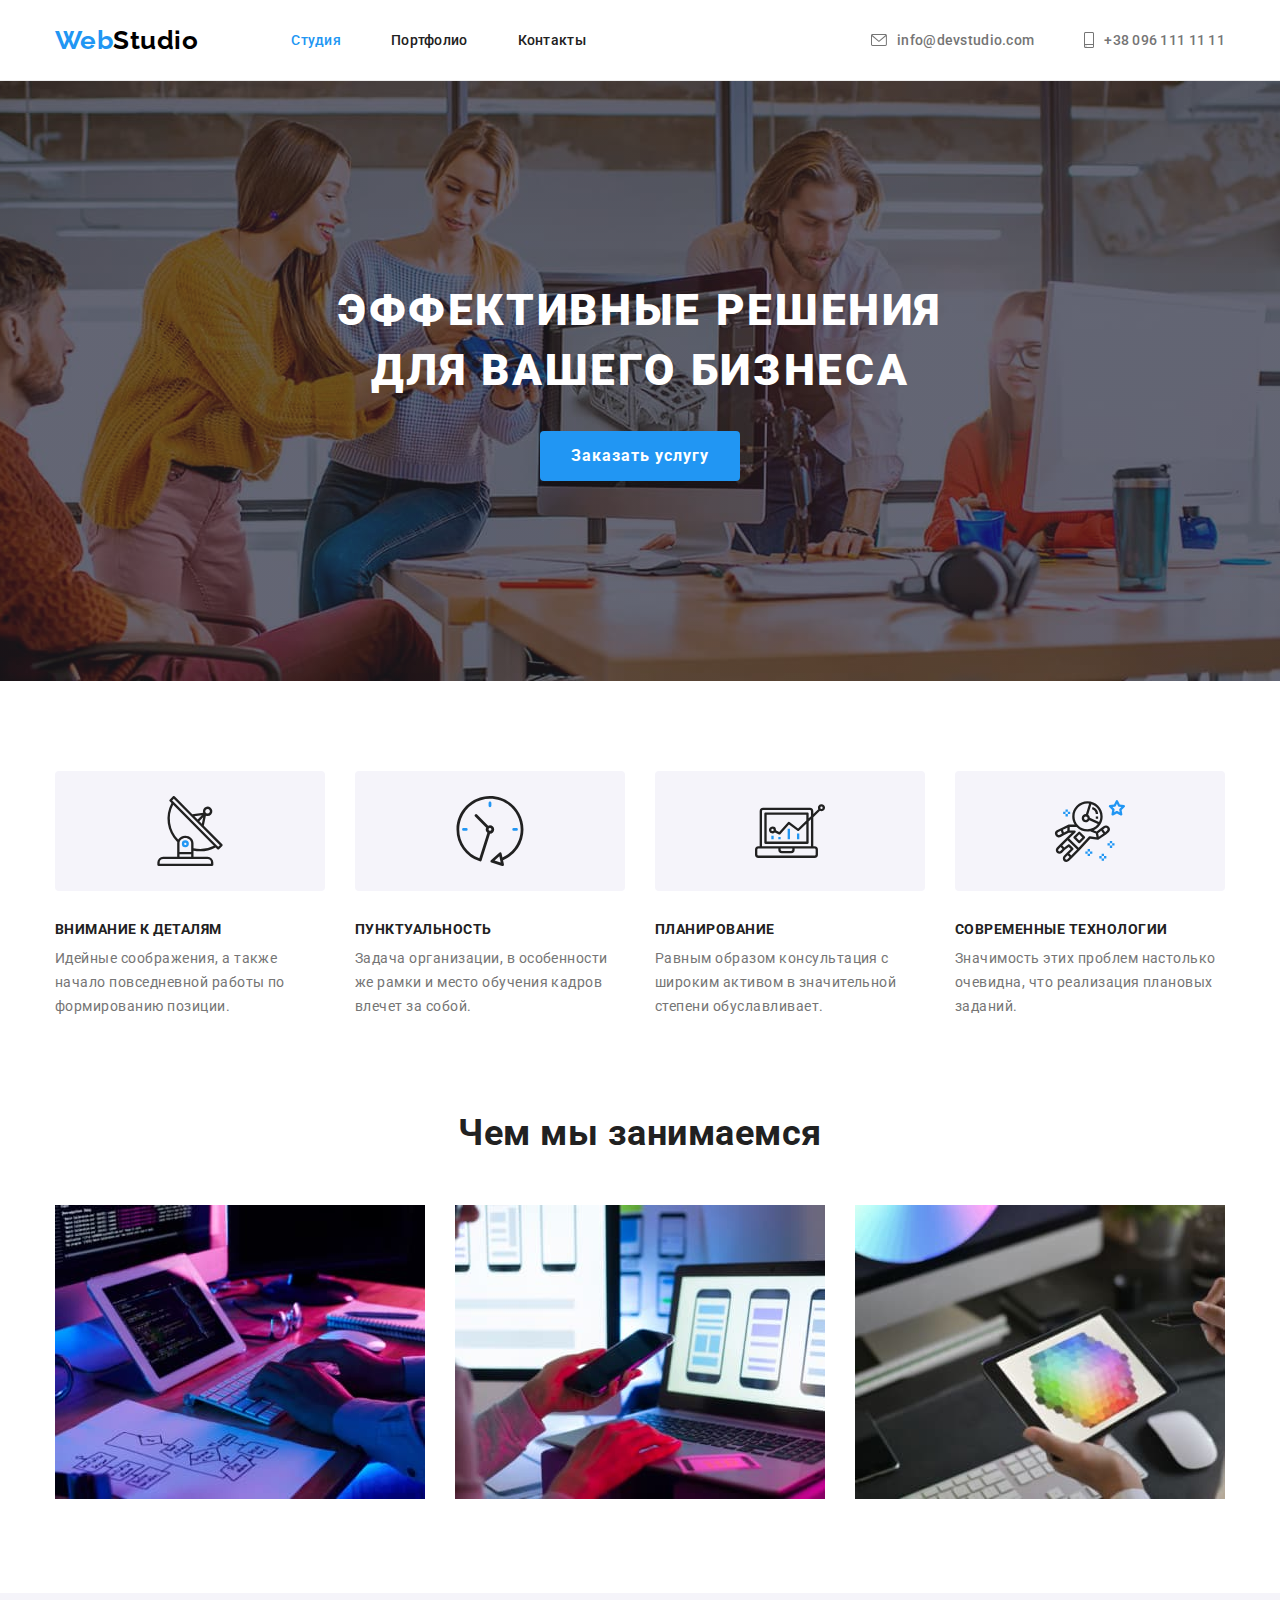
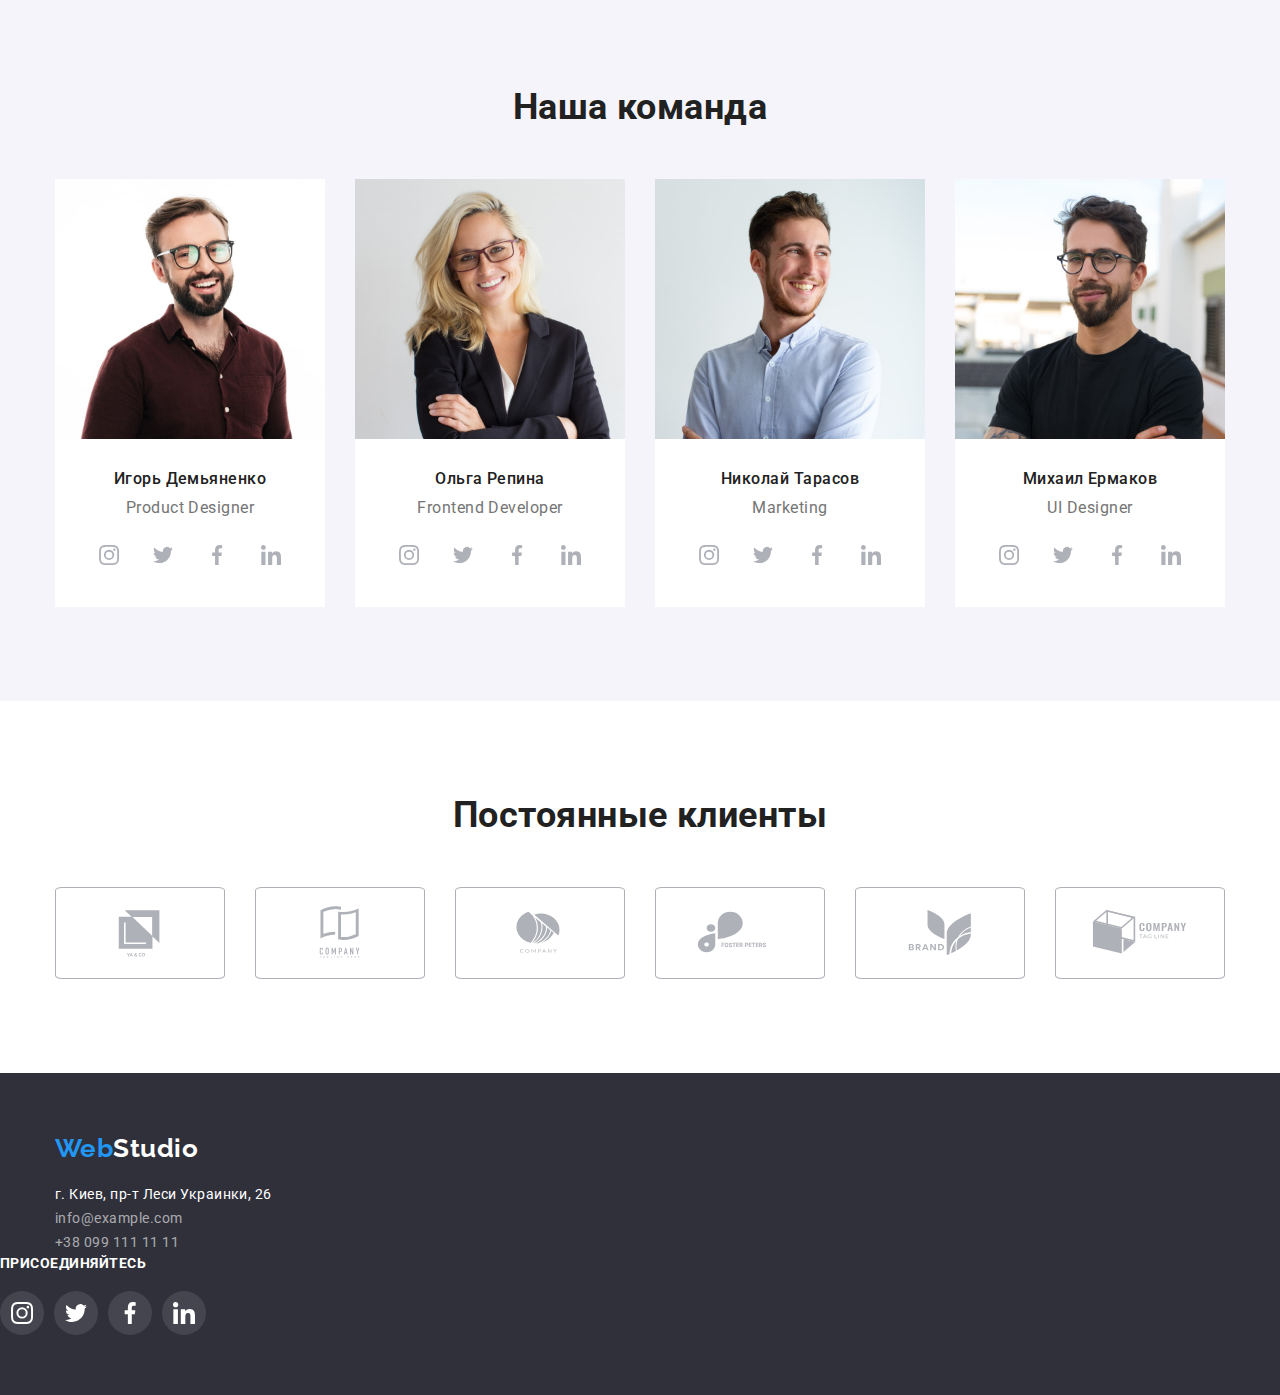
==== commit 5536934e: "Finished styling additional elements in the footer before positioning" ====
--- a/index.html
+++ b/index.html
@@ -441,6 +441,44 @@
           </ul>
         </address>
       </div>
+
+      <div class="join">
+        <h3 class="join-subtitle">присоединяйтесь</h3>
+
+        <ul class="social-links-list-bottom">
+          <li class="social-link-item-bottom">
+            <a href="#" class="social-link-bottom">
+              <svg class="social-icon-bottom">
+                <use href="./images/icons.svg#instagram"></use>
+              </svg>
+            </a>
+          </li>
+
+          <li class="social-link-item-bottom">
+            <a href="#" class="social-link-bottom">
+              <svg class="social-icon-bottom">
+                <use href="./images/icons.svg#twitter"></use>
+              </svg>
+            </a>
+          </li>
+
+          <li class="social-link-item-bottom">
+            <a href="#" class="social-link-bottom">
+              <svg class="social-icon-bottom">
+                <use href="./images/icons.svg#facebook"></use>
+              </svg>
+            </a>
+          </li>
+
+          <li class="social-link-item-bottom">
+            <a href="#" class="social-link-bottom">
+              <svg class="social-icon-bottom">
+                <use href="./images/icons.svg#linkedin"></use>
+              </svg>
+            </a>
+          </li>
+        </ul>
+      </div>
     </footer>
   </body>
 </html>
--- a/css/styles.css
+++ b/css/styles.css
@@ -14,6 +14,7 @@
   --card-indent: 30px;
   --click-order: #188ce8;
   --color-icon: #afb1b8;
+  --color-circle-icon-bottom: rgba(255, 255, 255, 0.1);
 }
 
 /*! CANCELING DEFAULT STYLES */
@@ -256,7 +257,8 @@
 }
 
 .hero-title,
-.features-subtitle {
+.features-subtitle,
+.join-subtitle {
   text-transform: uppercase;
 }
 
@@ -308,11 +310,11 @@
 }
 
 .features-subtitle {
-  margin-bottom: 10px;
-
   font-weight: 700;
   font-size: 14px;
   line-height: 1.142;
+
+  margin-bottom: 10px;
 }
 
 .features-text {
@@ -476,7 +478,6 @@
   font-weight: 500;
   font-size: 16px;
   line-height: 1.625;
-  letter-spacing: 0.03em;
 
   background-color: var(--bgc-section);
   color: var(--primary-text-color);
@@ -585,7 +586,6 @@
 .social-link:focus {
   background-color: var(--accent-color);
   fill: var(--primary-white-color);
-  stroke: inherit;
 }
 
 .social-icon {
@@ -645,3 +645,42 @@
 }
 
 /* ! */
+.join-subtitle {
+  font-weight: 700;
+  font-size: 14px;
+  line-height: 1.142;
+  color: var(--primary-white-color);
+
+  margin-bottom: 20px;
+}
+
+.social-links-list-bottom {
+  display: flex;
+}
+
+.social-links-list-bottom .social-link-item-bottom + .social-link-item-bottom {
+  margin-left: 10px;
+}
+
+.social-link-bottom {
+  display: flex;
+  width: 44px;
+  height: 44px;
+  justify-content: center;
+  align-items: center;
+  border-radius: 50%;
+
+  fill: var(--primary-white-color);
+  background-color: var(--color-circle-icon-bottom);
+}
+
+.social-link-bottom:hover,
+.social-link-bottom:focus {
+  background-color: var(--accent-color);
+  fill: var(--primary-white-color);
+}
+
+.social-icon-bottom {
+  width: 22px;
+  height: 22px;
+}
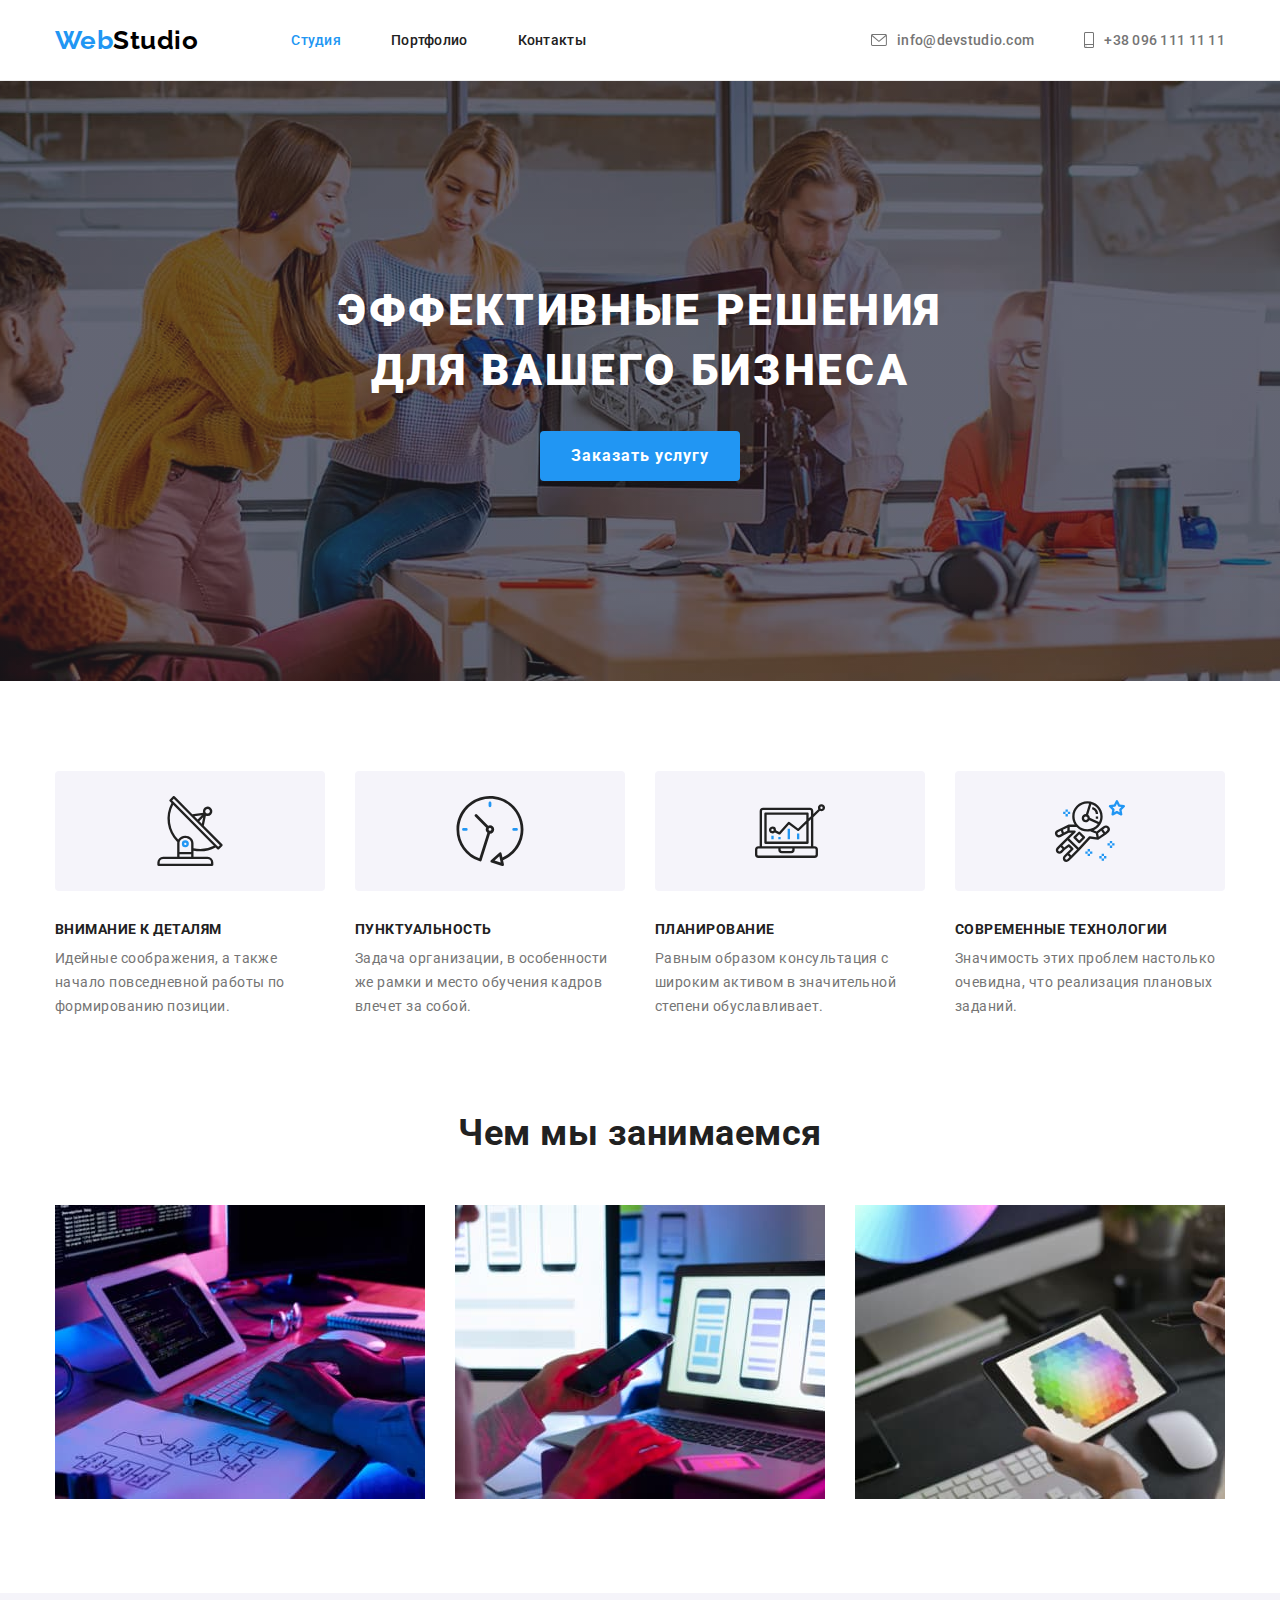
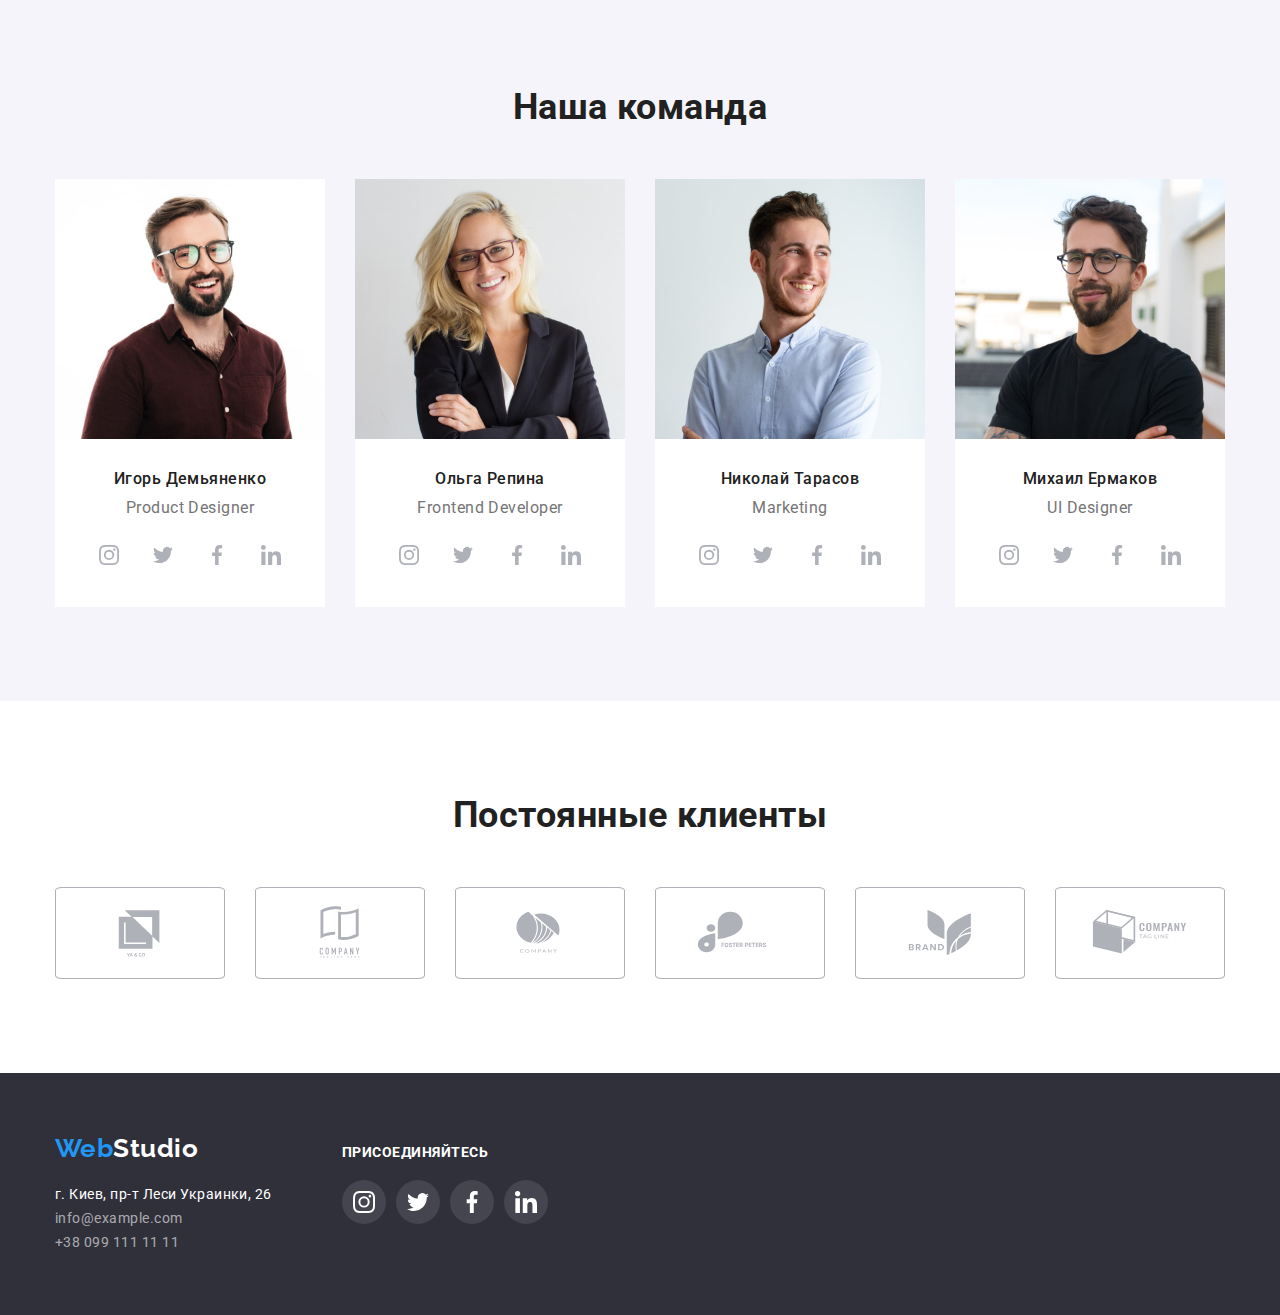
==== commit 71ef92e2: "footer done in file index.html" ====
--- a/index.html
+++ b/index.html
@@ -419,65 +419,67 @@
 
     <footer class="coordinates">
       <div class="container">
-        <a href="index.html" class="logo" lang="en"
-          ><span class="accent">Web</span>Studio
-        </a>
-
-        <address class="address">
-          <ul class="address-list">
-            <li>
-              <a href="#" class="address-item place"
-                >г. Киев, пр-т Леси Украинки, 26
-              </a>
-            </li>
-
-            <li>
-              <a href="#" class="address-item mail">info@example.com </a>
-            </li>
-
-            <li>
-              <a href="#" class="address-item phone">+38 099 111 11 11 </a>
-            </li>
-          </ul>
-        </address>
-      </div>
-
-      <div class="join">
-        <h3 class="join-subtitle">присоединяйтесь</h3>
-
-        <ul class="social-links-list-bottom">
-          <li class="social-link-item-bottom">
-            <a href="#" class="social-link-bottom">
-              <svg class="social-icon-bottom">
-                <use href="./images/icons.svg#instagram"></use>
-              </svg>
-            </a>
-          </li>
-
-          <li class="social-link-item-bottom">
-            <a href="#" class="social-link-bottom">
-              <svg class="social-icon-bottom">
-                <use href="./images/icons.svg#twitter"></use>
-              </svg>
-            </a>
-          </li>
-
-          <li class="social-link-item-bottom">
-            <a href="#" class="social-link-bottom">
-              <svg class="social-icon-bottom">
-                <use href="./images/icons.svg#facebook"></use>
-              </svg>
-            </a>
-          </li>
-
-          <li class="social-link-item-bottom">
-            <a href="#" class="social-link-bottom">
-              <svg class="social-icon-bottom">
-                <use href="./images/icons.svg#linkedin"></use>
-              </svg>
-            </a>
-          </li>
-        </ul>
+        <div class="address-box">
+          <a href="index.html" class="logo" lang="en"
+            ><span class="accent">Web</span>Studio
+          </a>
+
+          <address class="address">
+            <ul class="address-list">
+              <li>
+                <a href="#" class="address-item place"
+                  >г. Киев, пр-т Леси Украинки, 26
+                </a>
+              </li>
+
+              <li>
+                <a href="#" class="address-item mail">info@example.com </a>
+              </li>
+
+              <li>
+                <a href="#" class="address-item phone">+38 099 111 11 11 </a>
+              </li>
+            </ul>
+          </address>
+        </div>
+
+        <div class="join">
+          <h3 class="join-subtitle">присоединяйтесь</h3>
+
+          <ul class="social-links-list-bottom">
+            <li class="social-link-item-bottom">
+              <a href="#" class="social-link-bottom">
+                <svg class="social-icon-bottom">
+                  <use href="./images/icons.svg#instagram"></use>
+                </svg>
+              </a>
+            </li>
+
+            <li class="social-link-item-bottom">
+              <a href="#" class="social-link-bottom">
+                <svg class="social-icon-bottom">
+                  <use href="./images/icons.svg#twitter"></use>
+                </svg>
+              </a>
+            </li>
+
+            <li class="social-link-item-bottom">
+              <a href="#" class="social-link-bottom">
+                <svg class="social-icon-bottom">
+                  <use href="./images/icons.svg#facebook"></use>
+                </svg>
+              </a>
+            </li>
+
+            <li class="social-link-item-bottom">
+              <a href="#" class="social-link-bottom">
+                <svg class="social-icon-bottom">
+                  <use href="./images/icons.svg#linkedin"></use>
+                </svg>
+              </a>
+            </li>
+          </ul>
+        </div>
       </div>
     </footer>
   </body>
--- a/css/styles.css
+++ b/css/styles.css
@@ -646,6 +646,7 @@
 
 /* ! */
 .join-subtitle {
+  /* display: block; */
   font-weight: 700;
   font-size: 14px;
   line-height: 1.142;
@@ -684,3 +685,18 @@
   width: 22px;
   height: 22px;
 }
+
+/* ? */
+.coordinates .container {
+  display: flex;
+  align-items: baseline;
+}
+
+.join {
+  /* margin-top: 12px; */
+  margin-left: 70px;
+  /* padding-left: 70px; */
+}
+
+.social-links-list-bottom {
+}
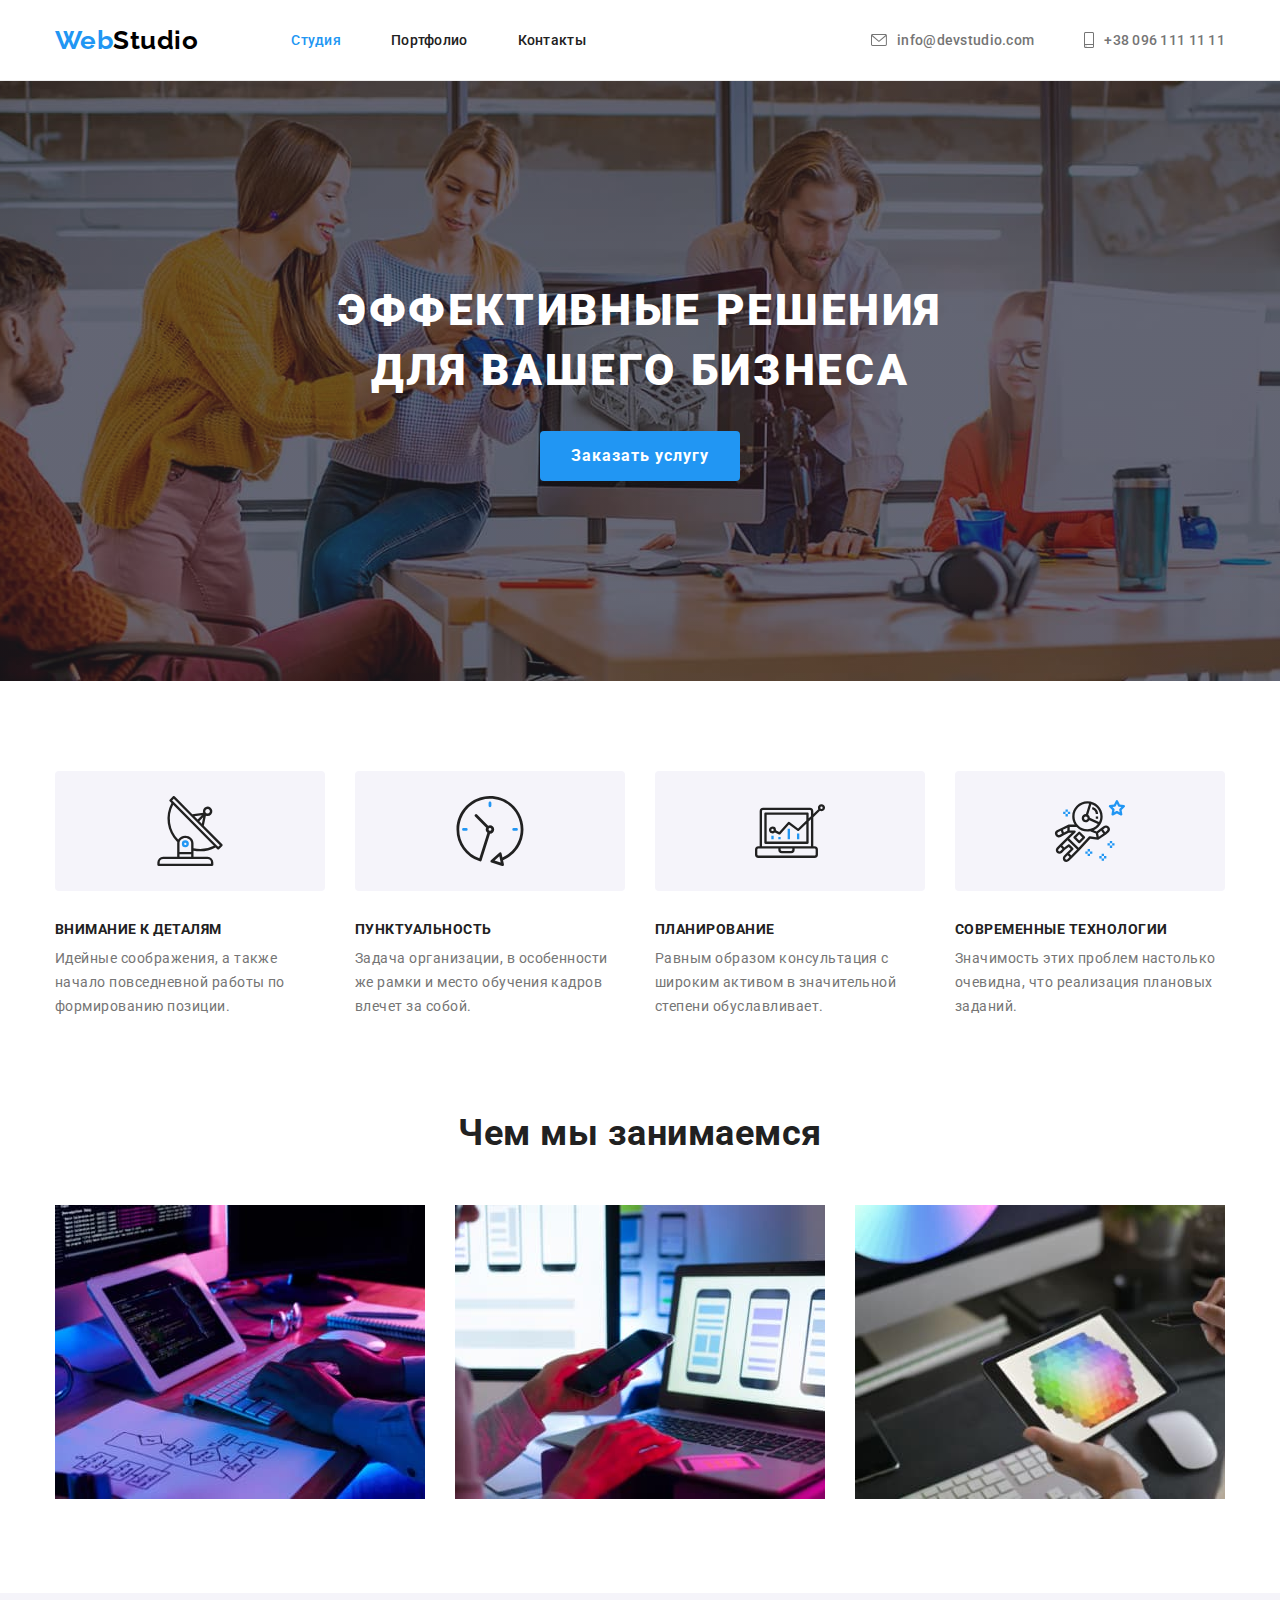
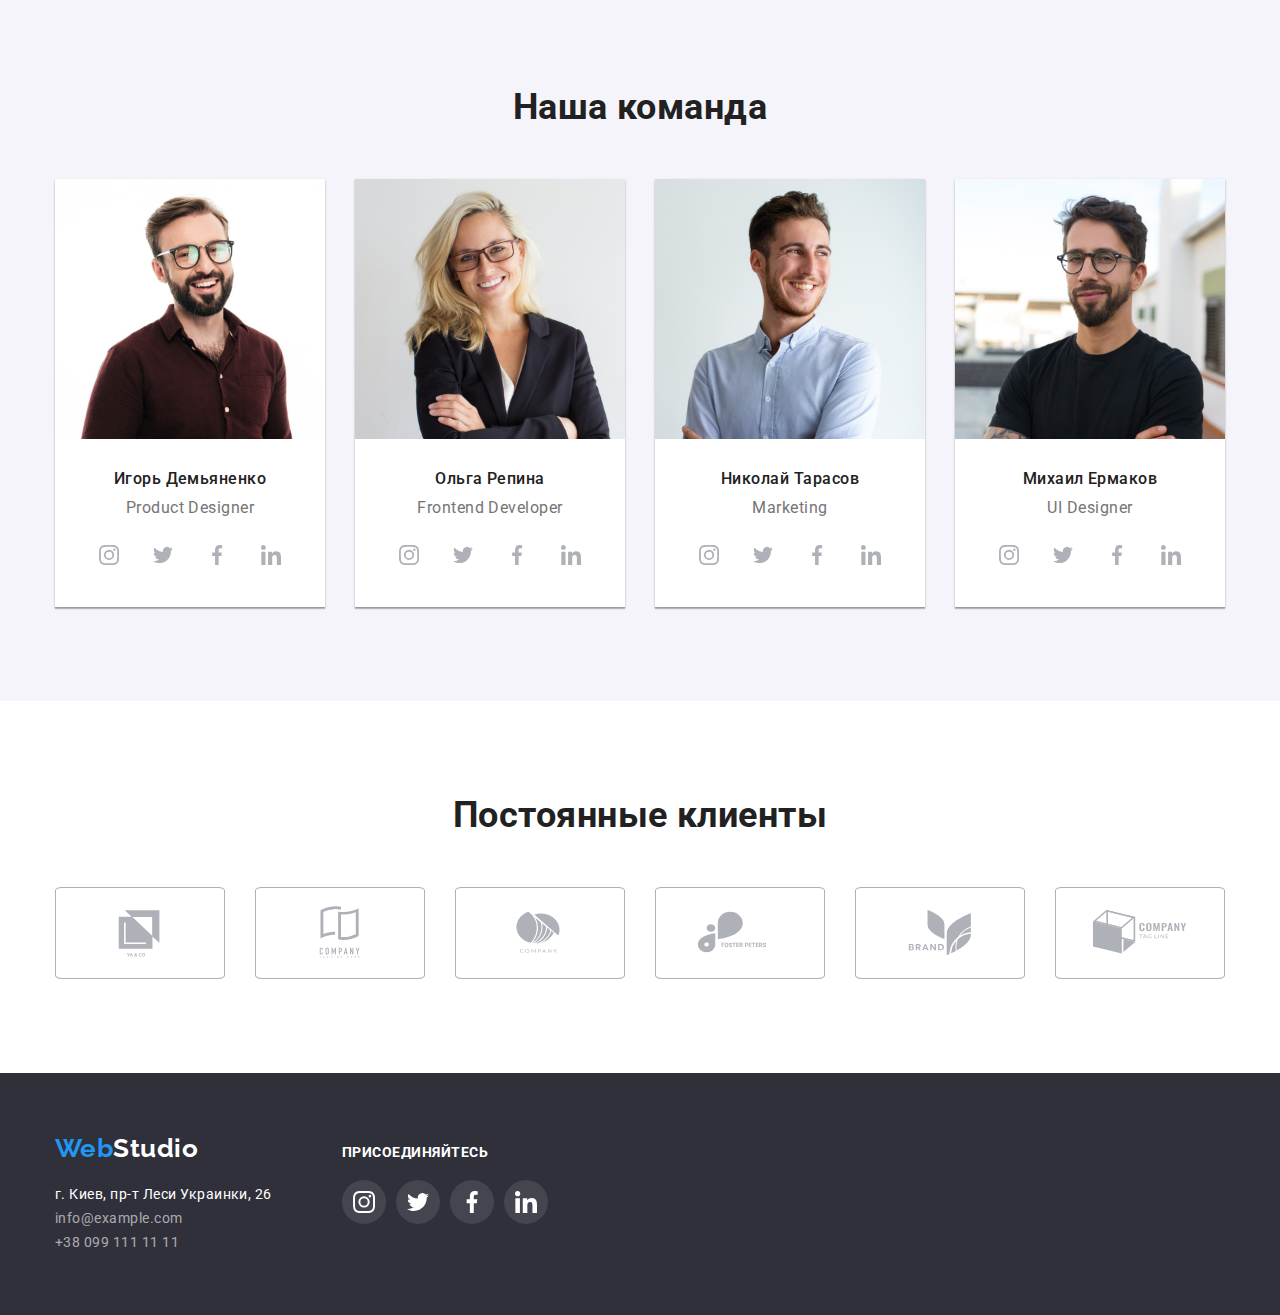
==== commit 52e4b26b: "for 5 homework" ====
--- a/index.html
+++ b/index.html
@@ -35,7 +35,7 @@
         <nav class="menu">
           <ul class="menu-list">
             <li class="menu-item">
-              <a href="#" class="menu-link current">Студия</a>
+              <a href="#" class="menu-link current active-page">Студия</a>
             </li>
 
             <li class="menu-item">
@@ -73,7 +73,7 @@
     </header>
 
     <main>
-      <section class="hero overlay">
+      <section class="hero overlays">
         <div class="container">
           <h1 class="hero-title">Эффективные решения для вашего бизнеса</h1>
           <button class="hero-button" type="button">Заказать услугу</button>
--- a/css/styles.css
+++ b/css/styles.css
@@ -15,6 +15,10 @@
   --click-order: #188ce8;
   --color-icon: #afb1b8;
   --color-circle-icon-bottom: rgba(255, 255, 255, 0.1);
+  --box-shadow1: 0px 2px 1px 0px #00000033;
+  --box-shadow2: 0px 1px 1px 0px #00000024;
+  --box-shadow3: 0px 1px 3px 0px #0000001f;
+  --overlay-color: rgba(33, 150, 243, 0.9);
 }
 
 /*! CANCELING DEFAULT STYLES */
@@ -204,7 +208,7 @@
   color: var(--primary-white-color);
 }
 
-.overlay {
+.overlays {
   max-width: 1600px;
   min-height: 600px;
   margin-left: auto;
@@ -375,6 +379,7 @@
 
 .team-item {
   background-color: var(--primary-white-color);
+  box-shadow: var(--box-shadow1), var(--box-shadow2), var(--box-shadow3);
 }
 
 .team-field {
@@ -403,163 +408,6 @@
 .team-list .team-item + .team-item {
   margin-left: 30px;
 }
-
-/*? footer */
-.coordinates {
-  padding: 60px 0;
-
-  background-color: var(--background-color-hero-footer);
-}
-
-.coordinates .logo {
-  display: block;
-
-  margin-bottom: 20px;
-
-  color: var(--primary-white-color);
-}
-
-.coordinates .accent {
-  color: var(--accent-color);
-}
-
-.address-list {
-  /* margin-bottom: 60px; */
-
-  font-size: 14px;
-  line-height: 1.714;
-}
-
-.coordinates .place {
-  margin-bottom: 9px;
-
-  color: var(--primary-white-color);
-}
-
-.coordinates .mail {
-  margin-bottom: 9px;
-
-  color: var(--address-link-mail-phone-color);
-}
-
-.coordinates .phone {
-  color: var(--address-link-mail-phone-color);
-}
-
-.address-list :hover,
-.address-list :focus {
-  color: var(--accent-color);
-}
-
-/*? portfolio.html */
-
-.portfolio {
-  padding-top: var(--section-indent);
-  padding-bottom: var(--section-indent);
-
-  background-color: var(--primary-white-color);
-}
-
-.portfolio-list {
-  display: flex;
-
-  margin-bottom: 50px;
-
-  justify-content: center;
-}
-
-.portfolio-item:not(:last-child) {
-  margin-right: 8px;
-}
-
-.portfolio-button {
-  padding: 6px 22px;
-
-  font-weight: 500;
-  font-size: 16px;
-  line-height: 1.625;
-
-  background-color: var(--bgc-section);
-  color: var(--primary-text-color);
-
-  border: 1px solid transparent;
-  border-radius: 4px;
-}
-
-.portfolio-list :hover,
-.portfolio-list :focus {
-  background-color: var(--accent-color);
-  color: var(--primary-white-color);
-}
-
-.button-all {
-  padding: 6px 22px;
-
-  font-weight: 500;
-  font-size: 16px;
-  line-height: 1.625;
-  letter-spacing: 0.03em;
-
-  background-color: var(--accent-color);
-  color: var(--primary-white-color);
-
-  border: 1px solid transparent;
-  border-radius: 4px;
-}
-
-.project-list {
-  display: flex;
-
-  margin-left: calc(-1 * var(--card-indent));
-  margin-bottom: calc(-1 * var(--card-indent));
-
-  flex-wrap: wrap;
-  justify-content: center;
-}
-
-.project-item {
-  display: flex;
-
-  margin-left: var(--card-indent);
-  margin-bottom: var(--card-indent);
-
-  flex-basis: calc(100% / 3 - var(--card-indent));
-}
-
-.card {
-  min-width: 370px;
-}
-
-.card-content {
-  padding-top: 20px;
-  padding-right: 24px;
-  padding-bottom: 20px;
-  padding-left: 24px;
-
-  border-right: 1px solid var(--border-card);
-  border-bottom: 1px solid var(--border-card);
-  border-left: 1px solid var(--border-card);
-
-  background-color: var(--primary-white-color);
-}
-
-.card-title {
-  font-weight: 700;
-  font-size: 18px;
-  line-height: 2;
-  letter-spacing: 0.06em;
-}
-
-.card-text {
-  margin-top: 4px;
-
-  font-size: 16px;
-  line-height: 1.875;
-
-  color: var(--secondary-text-color);
-}
-
-/* ! */
 
 .social-links-list {
   display: flex;
@@ -593,7 +441,6 @@
   height: 20px;
 }
 
-/* ! */
 .clients {
   padding-top: var(--section-indent);
   padding-bottom: var(--section-indent);
@@ -644,7 +491,60 @@
   height: 60px;
 }
 
-/* ! */
+/*? footer */
+.coordinates {
+  padding: 60px 0;
+
+  background-color: var(--background-color-hero-footer);
+}
+
+.coordinates .container {
+  display: flex;
+  align-items: baseline;
+}
+
+.coordinates .logo {
+  display: block;
+
+  margin-bottom: 20px;
+
+  color: var(--primary-white-color);
+}
+
+.coordinates .accent {
+  color: var(--accent-color);
+}
+
+.address-list {
+  font-size: 14px;
+  line-height: 1.714;
+}
+
+.coordinates .place {
+  margin-bottom: 9px;
+
+  color: var(--primary-white-color);
+}
+
+.coordinates .mail {
+  margin-bottom: 9px;
+
+  color: var(--address-link-mail-phone-color);
+}
+
+.coordinates .phone {
+  color: var(--address-link-mail-phone-color);
+}
+
+.address-list :hover,
+.address-list :focus {
+  color: var(--accent-color);
+}
+
+.join {
+  margin-left: 70px;
+}
+
 .join-subtitle {
   /* display: block; */
   font-weight: 700;
@@ -686,17 +586,120 @@
   height: 22px;
 }
 
-/* ? */
-.coordinates .container {
-  display: flex;
-  align-items: baseline;
-}
-
-.join {
-  /* margin-top: 12px; */
-  margin-left: 70px;
-  /* padding-left: 70px; */
-}
-
-.social-links-list-bottom {
-}
+/*? portfolio.html */
+
+.portfolio {
+  padding-top: var(--section-indent);
+  padding-bottom: var(--section-indent);
+
+  background-color: var(--primary-white-color);
+}
+
+.portfolio-list {
+  display: flex;
+
+  margin-bottom: 50px;
+
+  justify-content: center;
+}
+
+.portfolio-item:not(:last-child) {
+  margin-right: 8px;
+}
+
+.portfolio-button {
+  padding: 6px 22px;
+
+  font-weight: 500;
+  font-size: 16px;
+  line-height: 1.625;
+
+  background-color: var(--bgc-section);
+  color: var(--primary-text-color);
+
+  border: 1px solid transparent;
+  border-radius: 4px;
+}
+
+.portfolio-list :hover,
+.portfolio-list :focus {
+  background-color: var(--accent-color);
+  color: var(--primary-white-color);
+}
+
+.button-all {
+  padding: 6px 22px;
+
+  font-weight: 500;
+  font-size: 16px;
+  line-height: 1.625;
+  letter-spacing: 0.03em;
+
+  background-color: var(--accent-color);
+  color: var(--primary-white-color);
+
+  border: 1px solid transparent;
+  border-radius: 4px;
+}
+
+.project-list {
+  display: flex;
+
+  margin-left: calc(-1 * var(--card-indent));
+  margin-bottom: calc(-1 * var(--card-indent));
+
+  flex-wrap: wrap;
+  justify-content: center;
+}
+
+.project-item {
+  display: flex;
+
+  margin-left: var(--card-indent);
+  margin-bottom: var(--card-indent);
+
+  flex-basis: calc(100% / 3 - var(--card-indent));
+}
+
+.project-item:hover,
+.project-item:focus {
+  box-shadow: var(--box-shadow1), var(--box-shadow2), var(--box-shadow3);
+}
+
+.portfolio-item:hover,
+.portfolio-item:focus {
+  box-shadow: var(--box-shadow1), var(--box-shadow2), var(--box-shadow3);
+}
+
+.card {
+  min-width: 370px;
+}
+
+.card-content {
+  padding-top: 20px;
+  padding-right: 24px;
+  padding-bottom: 20px;
+  padding-left: 24px;
+
+  border-right: 1px solid var(--border-card);
+  border-bottom: 1px solid var(--border-card);
+  border-left: 1px solid var(--border-card);
+
+  background-color: var(--primary-white-color);
+}
+
+.card-title {
+  font-weight: 700;
+  font-size: 18px;
+  line-height: 2;
+  letter-spacing: 0.06em;
+}
+
+.card-text {
+  margin-top: 4px;
+
+  font-size: 16px;
+  line-height: 1.875;
+
+  color: var(--secondary-text-color);
+}
